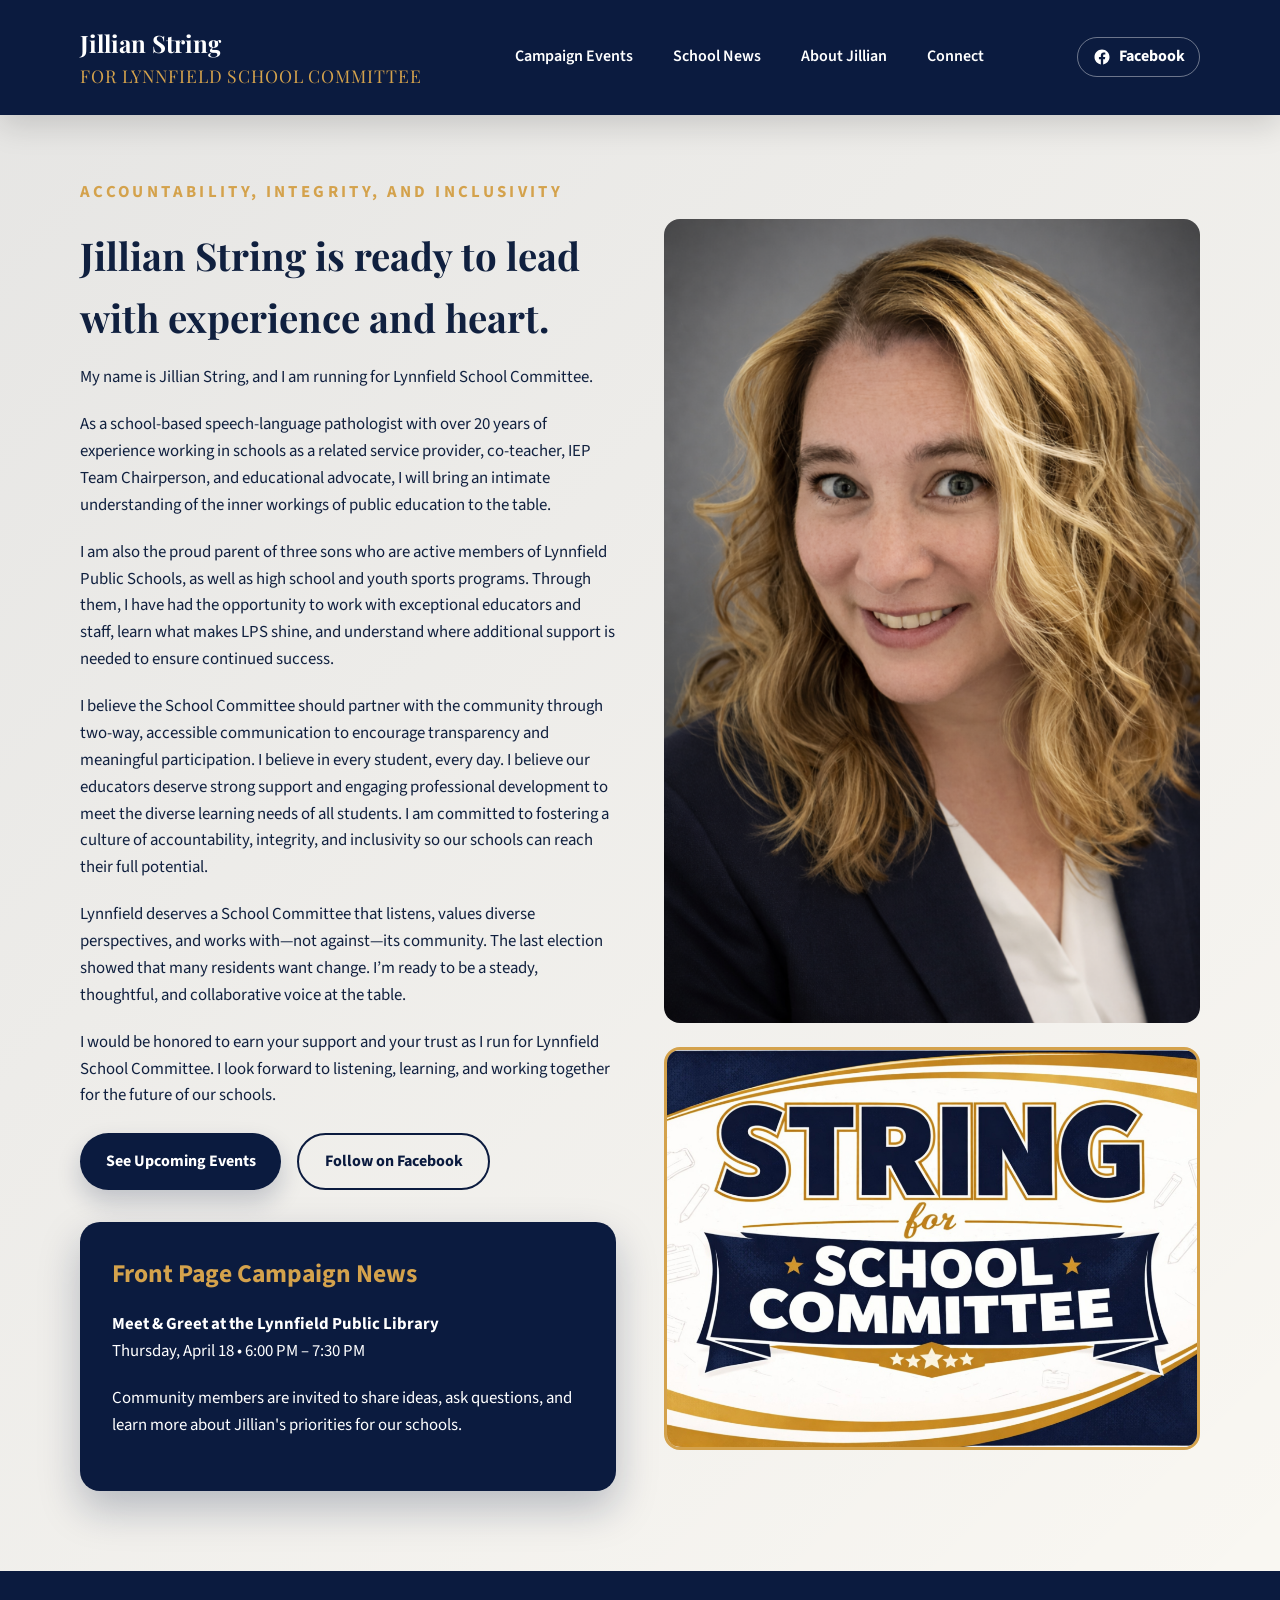
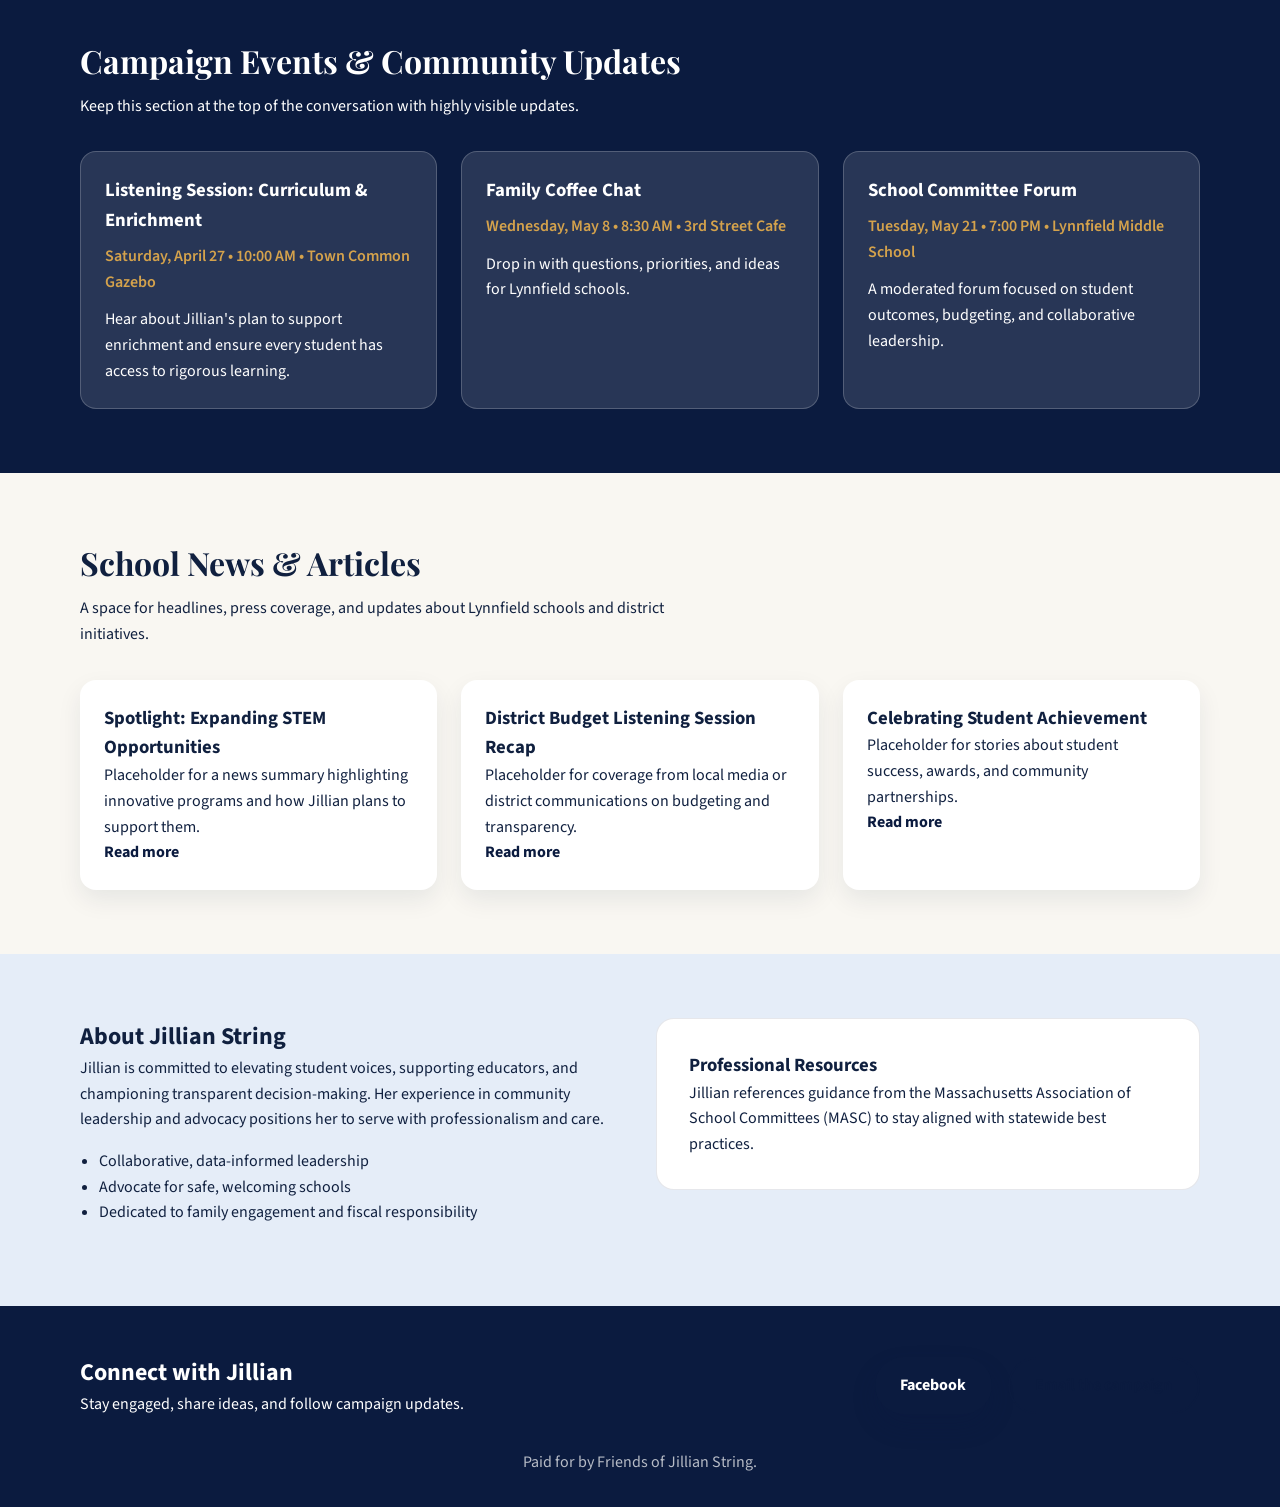
==== index.html @ 6156fba3 "Fixed some verbiage - added paragraph from FB page." ====
<!DOCTYPE html>
<html lang="en">
  <head>
    <meta charset="UTF-8" />
    <meta name="viewport" content="width=device-width, initial-scale=1.0" />
    <title>Jillian String for Lynnfield School Committee</title>
    <link rel="stylesheet" href="styles.css" />
    <link rel="preconnect" href="https://fonts.googleapis.com" />
    <link rel="preconnect" href="https://fonts.gstatic.com" crossorigin />
    <link
      href="https://fonts.googleapis.com/css2?family=Playfair+Display:wght@600;700&family=Source+Sans+3:wght@400;600;700&display=swap"
      rel="stylesheet"
    />
  </head>
  <body>
    <header class="site-header">
      <div class="container header-content">
        <div class="logo-block">
          <span class="label">Jillian String</span>
          <span class="title">for Lynnfield School Committee</span>
        </div>
        <nav class="nav-links">
          <a href="#events">Campaign Events</a>
          <a href="#news">School News</a>
          <a href="#about">About Jillian</a>
          <a href="#connect">Connect</a>
        </nav>
        <a
          class="social-link"
          href="https://www.facebook.com/profile.php?id=61585176637833"
          target="_blank"
          rel="noreferrer"
          aria-label="Follow Jillian on Facebook"
        >
          <svg viewBox="0 0 24 24" aria-hidden="true" focusable="false">
            <path
              d="M22 12.07C22 6.51 17.52 2 12 2S2 6.51 2 12.07C2 17.09 5.66 21.2 10.44 22v-7.03H7.9V12.07h2.54V9.85c0-2.5 1.48-3.88 3.76-3.88 1.09 0 2.24.2 2.24.2v2.47h-1.26c-1.24 0-1.63.78-1.63 1.57v1.86h2.78l-.44 2.9h-2.34V22C18.34 21.2 22 17.09 22 12.07z"
            />
          </svg>
          Facebook
        </a>
      </div>
    </header>

    <main>
      <section class="hero">
        <div class="container hero-grid">
          <div class="hero-copy">
            <p class="eyebrow">Accountability, Integrity, and Inclusivity</p>
            <h1>Jillian String is ready to lead with experience and heart.</h1>
            <p>My name is Jillian String, and I am running for Lynnfield School Committee.</p>
            <p>As a school-based speech-language pathologist with over 20 years of experience working in schools as a related service provider, co-teacher, IEP Team Chairperson, and educational advocate, I will bring an intimate understanding of the inner workings of public education to the table.</p>
            <p>I am also the proud parent of three sons who are active members of Lynnfield Public Schools, as well as high school and youth sports programs. Through them, I have had the opportunity to work with exceptional educators and staff, learn what makes LPS shine, and understand where additional support is needed to ensure continued success.</p>
            <p>I believe the School Committee should partner with the community through two-way, accessible communication to encourage transparency and meaningful participation. I believe in every student, every day. I believe our educators deserve strong support and engaging professional development to meet the diverse learning needs of all students. I am committed to fostering a culture of accountability, integrity, and inclusivity so our schools can reach their full potential.</p>
            <p>Lynnfield deserves a School Committee that listens, values diverse perspectives, and works with—not against—its community. The last election showed that many residents want change. I’m ready to be a steady, thoughtful, and collaborative voice at the table.</p>
            <p>I would be honored to earn your support and your trust as I run for Lynnfield School Committee. I look forward to listening, learning, and working together for the future of our schools.</p>
            <div class="hero-actions">
              <a class="btn primary" href="#events">See Upcoming Events</a>
              <a
                class="btn outline"
                href="https://www.facebook.com/profile.php?id=61585176637833"
                target="_blank"
                rel="noreferrer"
              >
                Follow on Facebook
              </a>
            </div>
            <div class="hero-card">
              <h2>Front Page Campaign News</h2>
              <p>
                <strong>Meet &amp; Greet at the Lynnfield Public Library</strong><br />
                Thursday, April 18 &bull; 6:00 PM – 7:30 PM
              </p>
              <p>
                Community members are invited to share ideas, ask questions, and learn more about
                Jillian's priorities for our schools.
              </p>
            </div>
          </div>
          <div class="hero-visual">
            <img src="assets/jillian-headshot.png" alt="Portrait of Jillian String" />
            <img class="sign" src="assets/campaign-sign.png" alt="Jillian String campaign sign" />
          </div>
        </div>
      </section>

      <section id="events" class="events">
        <div class="container">
          <div class="section-title">
            <h2>Campaign Events &amp; Community Updates</h2>
            <p>Keep this section at the top of the conversation with highly visible updates.</p>
          </div>
          <div class="event-grid" data-events-list>
            <p class="status-text">Loading events...</p>
          </div>
        </div>
      </section>

      <section id="news" class="news">
        <div class="container">
          <div class="section-title">
            <h2>School News &amp; Articles</h2>
            <p>
              A space for headlines, press coverage, and updates about Lynnfield schools and
              district initiatives.
            </p>
          </div>
          <div class="news-grid" data-news-list>
            <p class="status-text">Loading news...</p>
          </div>
        </div>
      </section>

      <section id="about" class="about">
        <div class="container about-grid">
          <div>
            <h2>About Jillian String</h2>
            <p>
              Jillian is committed to elevating student voices, supporting educators, and
              championing transparent decision-making. Her experience in community leadership and
              advocacy positions her to serve with professionalism and care.
            </p>
            <ul>
              <li>Collaborative, data-informed leadership</li>
              <li>Advocate for safe, welcoming schools</li>
              <li>Dedicated to family engagement and fiscal responsibility</li>
            </ul>
          </div>
          <div class="about-card">
            <h3>Professional Resources</h3>
            <p>
              Jillian references guidance from the
              <a href="https://www.masc.org/" target="_blank" rel="noreferrer">
                Massachusetts Association of School Committees (MASC)
              </a>
              to stay aligned with statewide best practices.
            </p>
          </div>
        </div>
      </section>
    </main>

    <footer id="connect" class="footer">
      <div class="container footer-grid">
        <div>
          <h2>Connect with Jillian</h2>
          <p>Stay engaged, share ideas, and follow campaign updates.</p>
        </div>
        <div class="footer-links">
          <a
            class="btn primary"
            href="https://www.facebook.com/profile.php?id=61585176637833"
            target="_blank"
            rel="noreferrer"
          >
            Facebook
          </a>
          <a class="btn outline" href="mailto:hello@jillianstring.com">Email the campaign</a>
        </div>
      </div>
      <p class="footer-note">Paid for by Friends of Jillian String.</p>
    </footer>
    <script src="assets/render.js"></script>
  </body>
</html>
---- styles.css ----
:root {
  --navy: #0b1b3f;
  --gold: #d4a24c;
  --cream: #f9f7f2;
  --ink: #10203f;
  --soft-blue: #e5edf8;
  --white: #ffffff;
}

* {
  box-sizing: border-box;
  margin: 0;
  padding: 0;
}

body {
  font-family: "Source Sans 3", sans-serif;
  color: var(--ink);
  background: var(--cream);
  line-height: 1.6;
}

img {
  max-width: 100%;
  display: block;
  border-radius: 16px;
}

a {
  color: inherit;
  text-decoration: none;
}

.status-text {
  font-weight: 700;
  opacity: 0.8;
}

.container {
  width: min(1120px, 90vw);
  margin: 0 auto;
}

.site-header {
  background: var(--navy);
  color: var(--white);
  padding: 1.5rem 0;
  position: sticky;
  top: 0;
  z-index: 10;
  box-shadow: 0 10px 30px rgba(0, 0, 0, 0.15);
}

.header-content {
  display: flex;
  align-items: center;
  justify-content: space-between;
  gap: 2rem;
}

.logo-block {
  display: flex;
  flex-direction: column;
  font-family: "Playfair Display", serif;
}

.logo-block .label {
  font-size: 1.5rem;
  font-weight: 700;
}

.logo-block .title {
  font-size: 1.1rem;
  letter-spacing: 0.05em;
  text-transform: uppercase;
  color: var(--gold);
}

.nav-links {
  display: flex;
  flex-wrap: wrap;
  gap: 1rem;
  font-weight: 600;
}

.nav-links a {
  padding: 0.35rem 0.75rem;
  border-radius: 999px;
  transition: background 0.2s ease;
}

.nav-links a:hover {
  background: rgba(255, 255, 255, 0.15);
}

.social-link {
  display: inline-flex;
  align-items: center;
  gap: 0.5rem;
  font-weight: 700;
  color: var(--white);
  padding: 0.4rem 0.9rem;
  border-radius: 999px;
  border: 1px solid rgba(255, 255, 255, 0.4);
  transition: background 0.2s ease, border 0.2s ease;
}

.social-link svg {
  width: 18px;
  height: 18px;
  fill: currentColor;
}

.social-link:hover {
  background: rgba(255, 255, 255, 0.15);
  border-color: rgba(255, 255, 255, 0.6);
}

.hero {
  padding: 4rem 0 5rem;
  background: linear-gradient(135deg, rgba(11, 27, 63, 0.08), transparent);
}

.hero-grid {
  display: grid;
  gap: 3rem;
  grid-template-columns: repeat(auto-fit, minmax(280px, 1fr));
  align-items: center;
}

.hero-copy h1 {
  font-family: "Playfair Display", serif;
  font-size: clamp(2.4rem, 3vw, 3.5rem);
  margin-bottom: 1rem;
}

.hero-copy p {
  margin-bottom: 1.25rem;
  font-size: 1.05rem;
}

.eyebrow {
  text-transform: uppercase;
  letter-spacing: 0.2em;
  font-size: 0.85rem;
  color: var(--gold);
  font-weight: 700;
}

.hero-actions {
  display: flex;
  flex-wrap: wrap;
  gap: 1rem;
  margin: 1.5rem 0 2rem;
}

.btn {
  display: inline-flex;
  align-items: center;
  justify-content: center;
  padding: 0.85rem 1.6rem;
  border-radius: 999px;
  font-weight: 700;
  transition: transform 0.2s ease, box-shadow 0.2s ease;
}

.btn.primary {
  background: var(--navy);
  color: var(--white);
  box-shadow: 0 12px 25px rgba(11, 27, 63, 0.2);
}

.btn.outline {
  border: 2px solid var(--navy);
  color: var(--navy);
  background: transparent;
}

.btn:hover {
  transform: translateY(-2px);
  box-shadow: 0 14px 30px rgba(11, 27, 63, 0.2);
}

.hero-card {
  background: var(--navy);
  color: var(--white);
  padding: 2rem;
  border-radius: 20px;
  box-shadow: 0 18px 40px rgba(11, 27, 63, 0.25);
}

.hero-card h2 {
  font-size: 1.6rem;
  margin-bottom: 1rem;
  color: var(--gold);
}

.hero-visual {
  display: grid;
  gap: 1.5rem;
}

.hero-visual .sign {
  border: 3px solid var(--gold);
}

.events {
  background: var(--navy);
  color: var(--white);
  padding: 4rem 0;
}

.section-title {
  margin-bottom: 2rem;
}

.section-title h2 {
  font-family: "Playfair Display", serif;
  font-size: 2rem;
  margin-bottom: 0.5rem;
}

.section-title p {
  max-width: 620px;
}

.event-grid {
  display: grid;
  gap: 1.5rem;
  grid-template-columns: repeat(auto-fit, minmax(240px, 1fr));
}

.event-grid article {
  background: rgba(255, 255, 255, 0.12);
  padding: 1.5rem;
  border-radius: 16px;
  border: 1px solid rgba(255, 255, 255, 0.2);
}

.event-grid h3 {
  margin-bottom: 0.5rem;
}

.meta {
  font-weight: 600;
  color: var(--gold);
  margin-bottom: 0.75rem;
}

.news {
  padding: 4rem 0;
}

.news-grid {
  display: grid;
  gap: 1.5rem;
  grid-template-columns: repeat(auto-fit, minmax(240px, 1fr));
}

.news article {
  background: var(--white);
  padding: 1.5rem;
  border-radius: 16px;
  box-shadow: 0 10px 25px rgba(16, 32, 63, 0.08);
}

.news a {
  color: var(--navy);
  font-weight: 700;
}

.about {
  padding: 4rem 0 5rem;
  background: var(--soft-blue);
}

.about-grid {
  display: grid;
  gap: 2rem;
  grid-template-columns: repeat(auto-fit, minmax(260px, 1fr));
  align-items: start;
}

.about ul {
  margin-top: 1rem;
  padding-left: 1.2rem;
}

.about-card {
  background: var(--white);
  padding: 2rem;
  border-radius: 18px;
  border: 1px solid rgba(11, 27, 63, 0.1);
}

.footer {
  background: var(--navy);
  color: var(--white);
  padding: 3rem 0 2rem;
}

.footer-grid {
  display: flex;
  flex-wrap: wrap;
  align-items: center;
  justify-content: space-between;
  gap: 1.5rem;
}

.footer-links {
  display: flex;
  gap: 1rem;
  flex-wrap: wrap;
}

.footer-note {
  text-align: center;
  margin-top: 2rem;
  opacity: 0.7;
}

@media (max-width: 900px) {
  .header-content {
    flex-wrap: wrap;
    justify-content: flex-start;
  }
}

@media (max-width: 720px) {
  .site-header {
    position: static;
  }

  .header-content {
    flex-direction: column;
    align-items: flex-start;
  }

  .hero-actions {
    flex-direction: column;
    align-items: flex-start;
  }
}
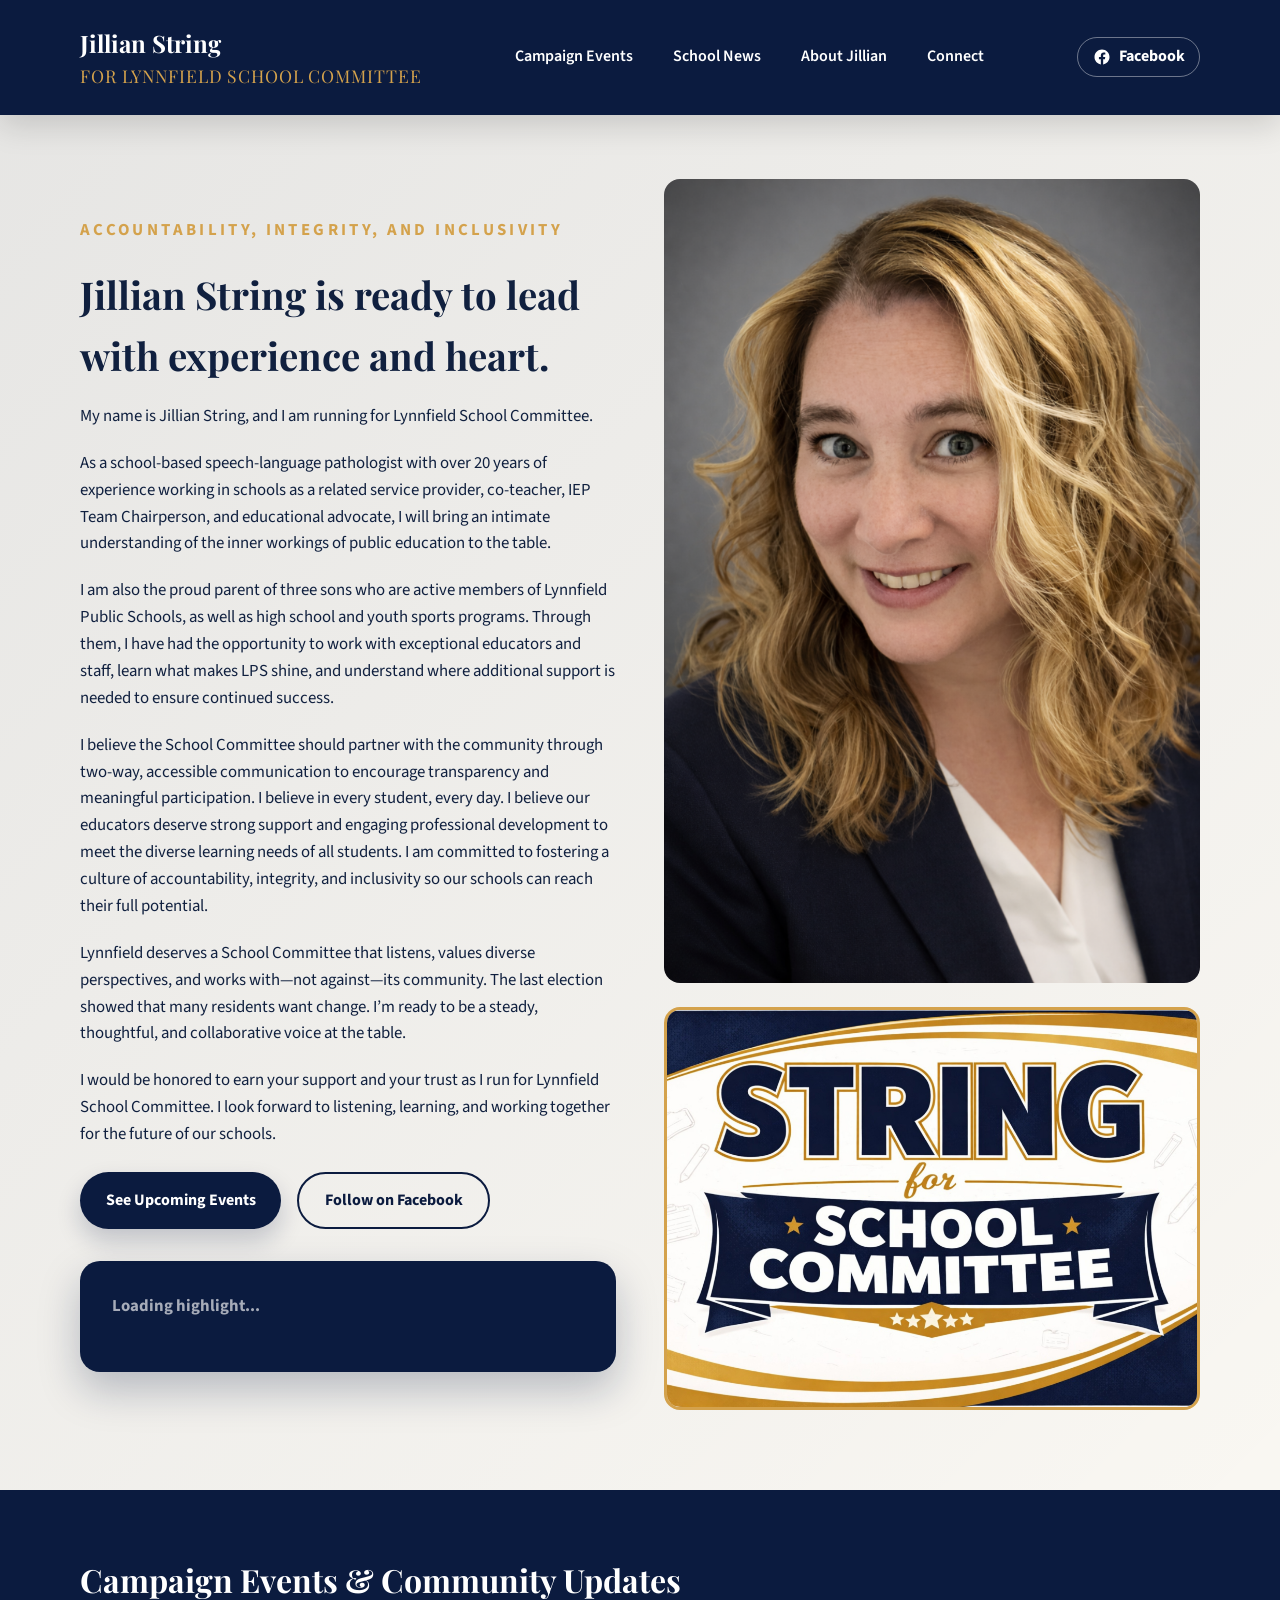
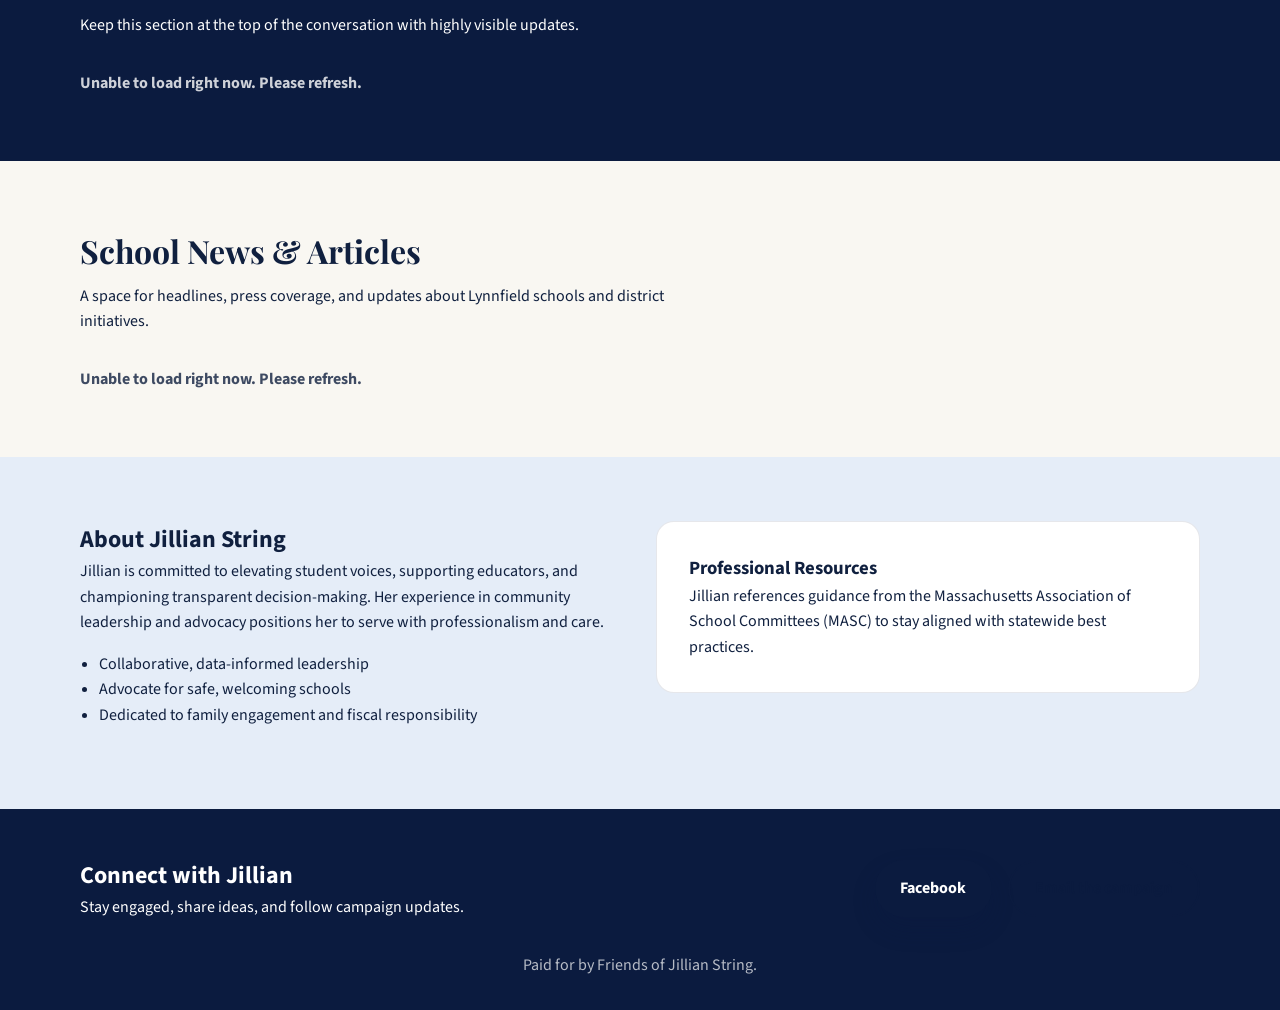
==== commit af192bf0: "Added featured functionality in CMS to highlight a particular news or event." ====
--- a/index.html
+++ b/index.html
@@ -66,15 +66,7 @@
               </a>
             </div>
             <div class="hero-card">
-              <h2>Front Page Campaign News</h2>
-              <p>
-                <strong>Meet &amp; Greet at the Lynnfield Public Library</strong><br />
-                Thursday, April 18 &bull; 6:00 PM – 7:30 PM
-              </p>
-              <p>
-                Community members are invited to share ideas, ask questions, and learn more about
-                Jillian's priorities for our schools.
-              </p>
+              <div data-featured-card class="status-text">Loading highlight...</div>
             </div>
           </div>
           <div class="hero-visual">
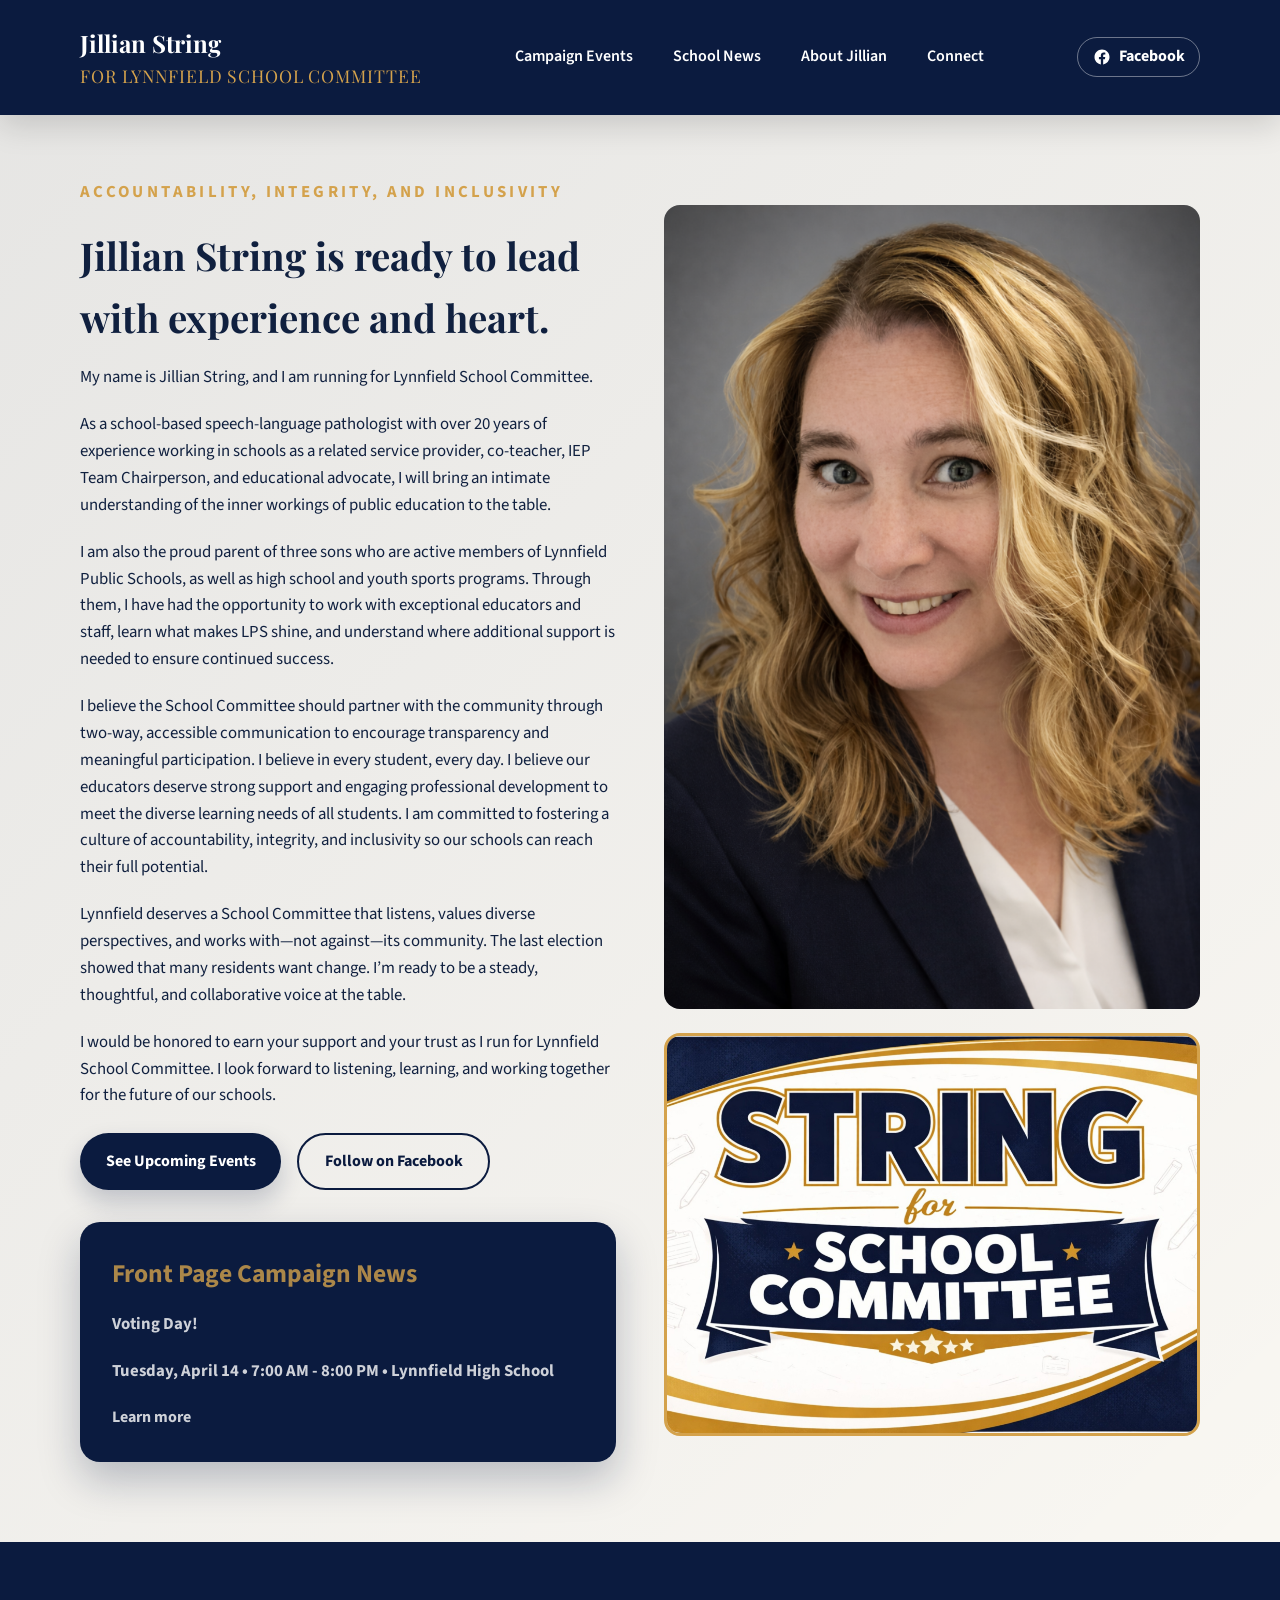
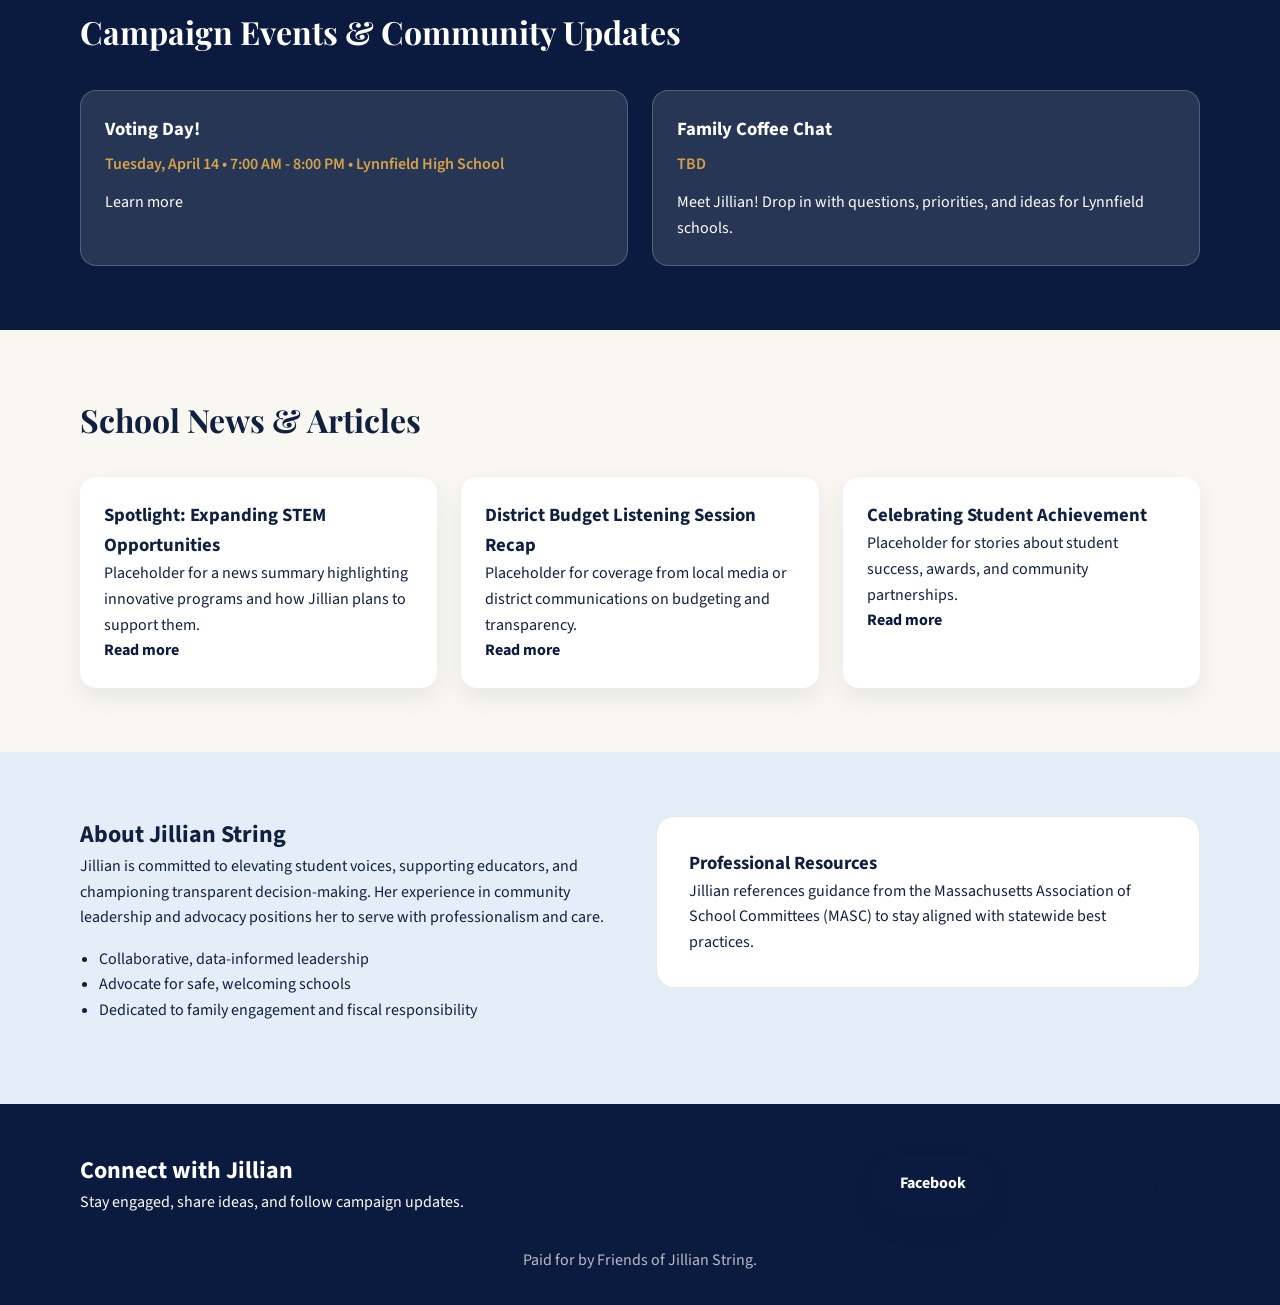
==== commit e12324ed: "removed text under events and news headings." ====
--- a/index.html
+++ b/index.html
@@ -80,7 +80,6 @@
         <div class="container">
           <div class="section-title">
             <h2>Campaign Events &amp; Community Updates</h2>
-            <p>Keep this section at the top of the conversation with highly visible updates.</p>
           </div>
           <div class="event-grid" data-events-list>
             <p class="status-text">Loading events...</p>
@@ -92,10 +91,6 @@
         <div class="container">
           <div class="section-title">
             <h2>School News &amp; Articles</h2>
-            <p>
-              A space for headlines, press coverage, and updates about Lynnfield schools and
-              district initiatives.
-            </p>
           </div>
           <div class="news-grid" data-news-list>
             <p class="status-text">Loading news...</p>
@@ -147,7 +142,7 @@
           >
             Facebook
           </a>
-          <a class="btn outline" href="mailto:hello@jillianstring.com">Email the campaign</a>
+          <a class="btn outline" href="mailto:hello@stringforlynnfield.com">Email the campaign</a>
         </div>
       </div>
       <p class="footer-note">Paid for by Friends of Jillian String.</p>
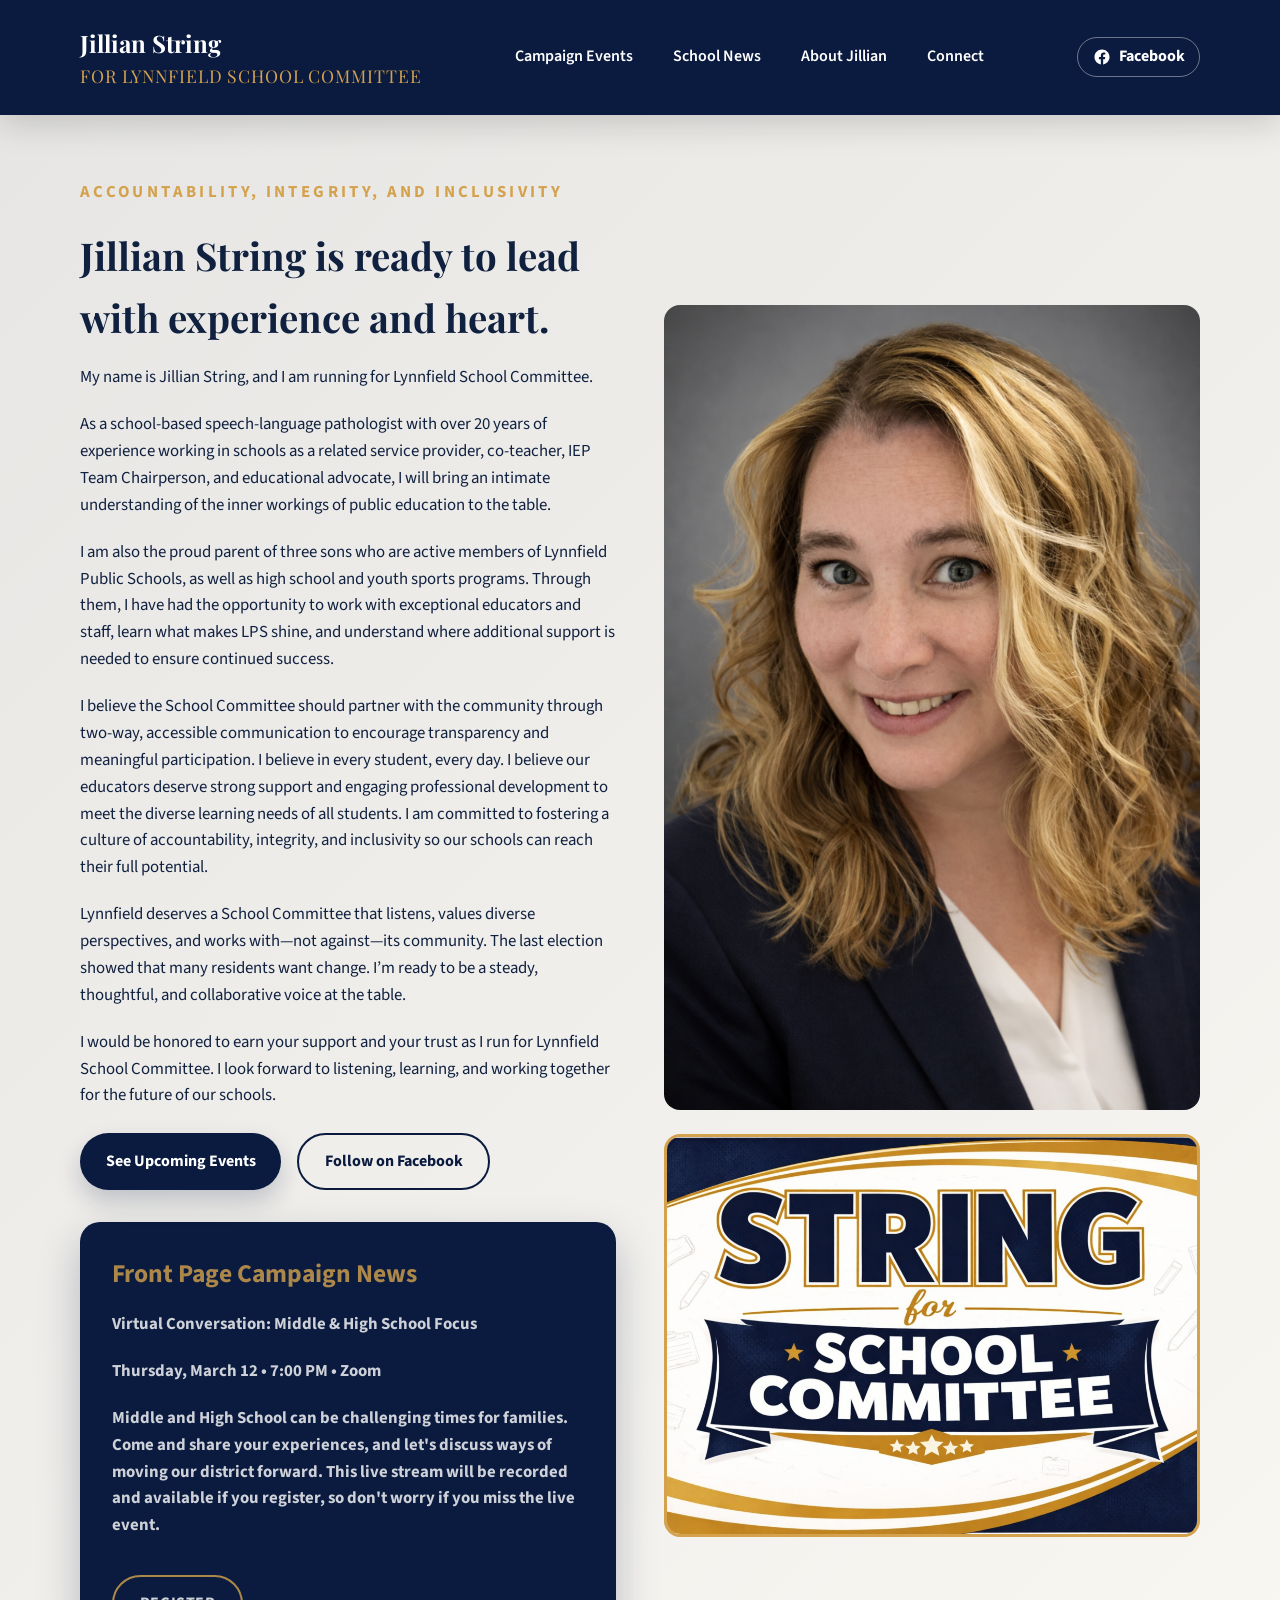
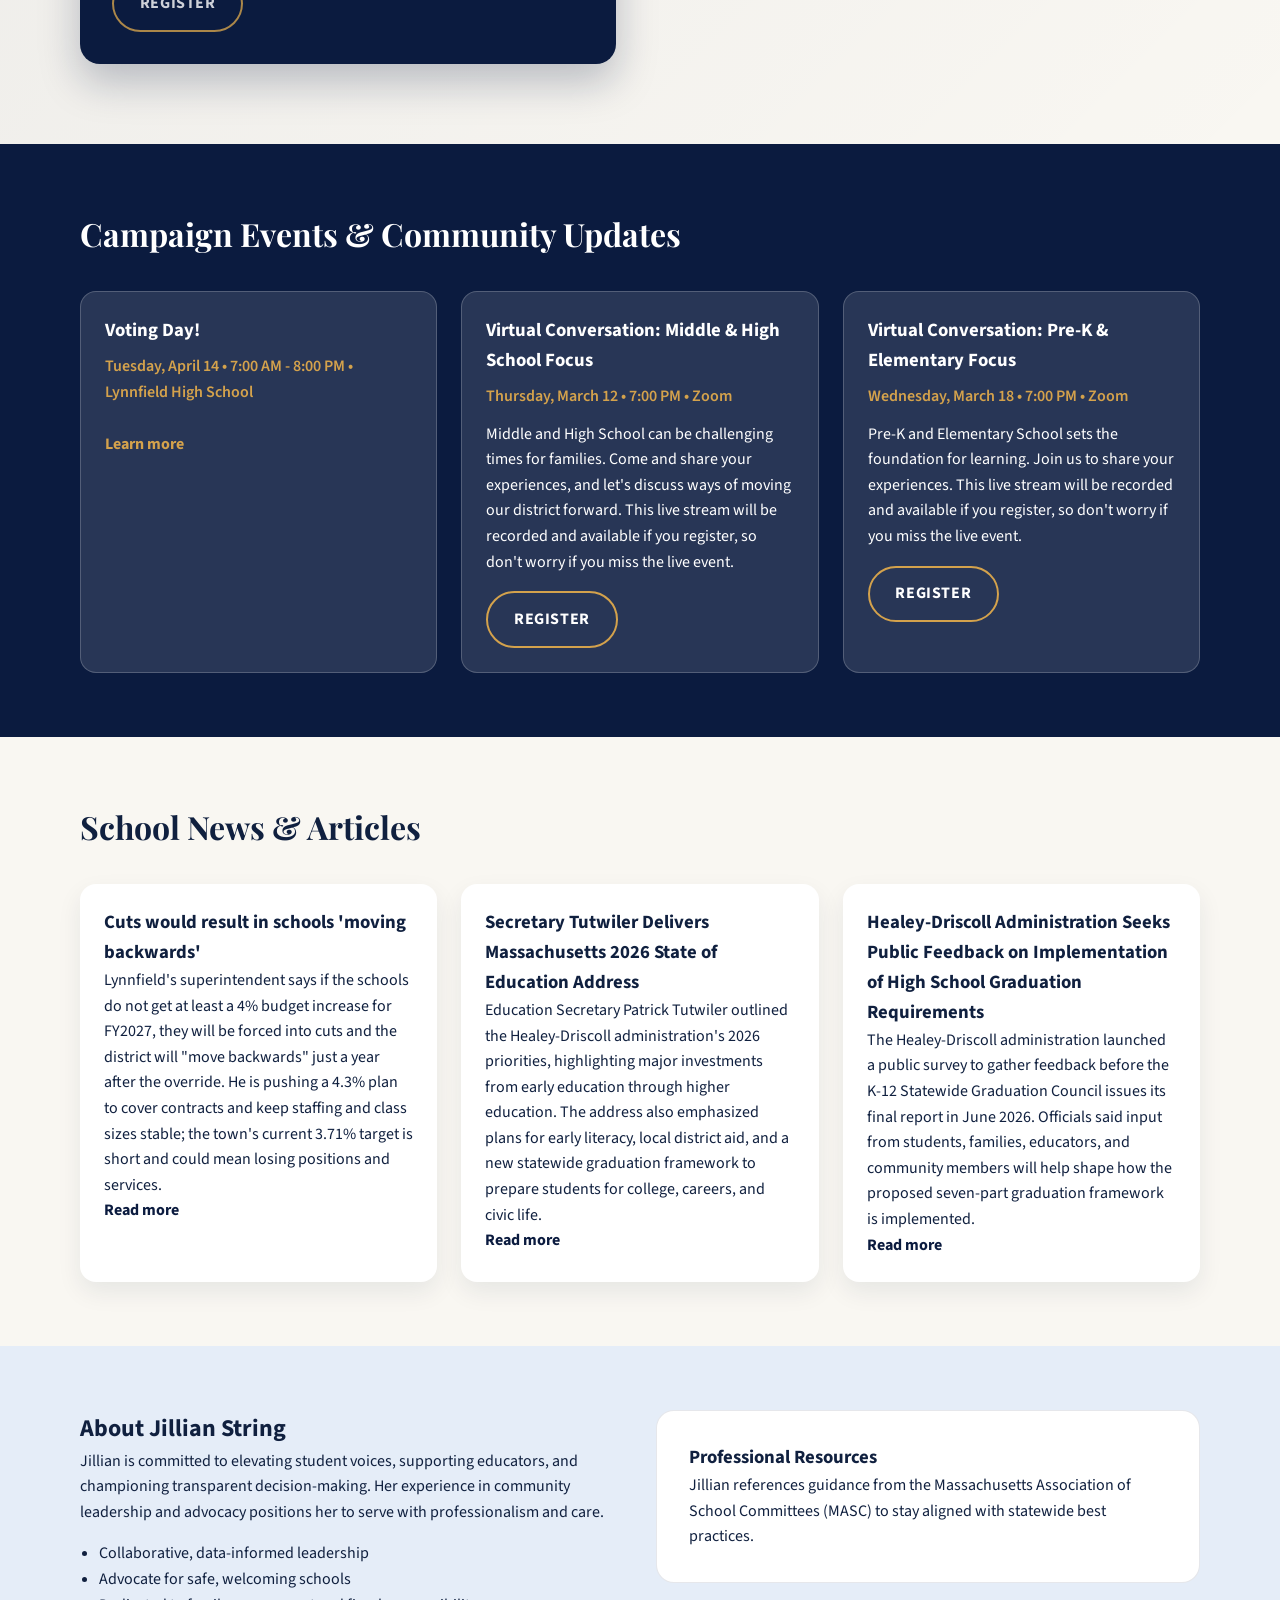
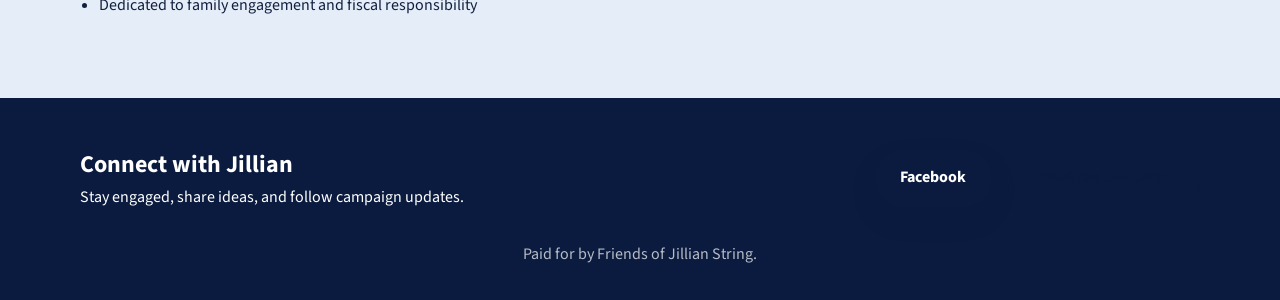
==== commit b16d83f2: "Added favicon and wired it in." ====
--- a/index.html
+++ b/index.html
@@ -4,6 +4,10 @@
     <meta charset="UTF-8" />
     <meta name="viewport" content="width=device-width, initial-scale=1.0" />
     <title>Jillian String for Lynnfield School Committee</title>
+    <link rel="icon" href="favicon.ico" sizes="any" />
+    <link rel="icon" href="assets/favicon.svg" type="image/svg+xml" />
+    <link rel="icon" href="assets/favicon-32x32.png" type="image/png" sizes="32x32" />
+    <link rel="apple-touch-icon" href="assets/apple-touch-icon.png" sizes="180x180" />
     <link rel="stylesheet" href="styles.css" />
     <link rel="preconnect" href="https://fonts.googleapis.com" />
     <link rel="preconnect" href="https://fonts.gstatic.com" crossorigin />
--- a/styles.css
+++ b/styles.css
@@ -241,6 +241,24 @@
   margin-bottom: 0.5rem;
 }
 
+.event-link {
+  display: inline-flex;
+  margin-top: 0.9rem;
+  color: var(--gold);
+  font-weight: 700;
+}
+
+.event-register {
+  margin-top: 1rem;
+  border: 2px solid var(--gold);
+  color: var(--white);
+  letter-spacing: 0.04em;
+}
+
+.event-register:hover {
+  background: rgba(212, 162, 76, 0.25);
+}
+
 .meta {
   font-weight: 600;
   color: var(--gold);
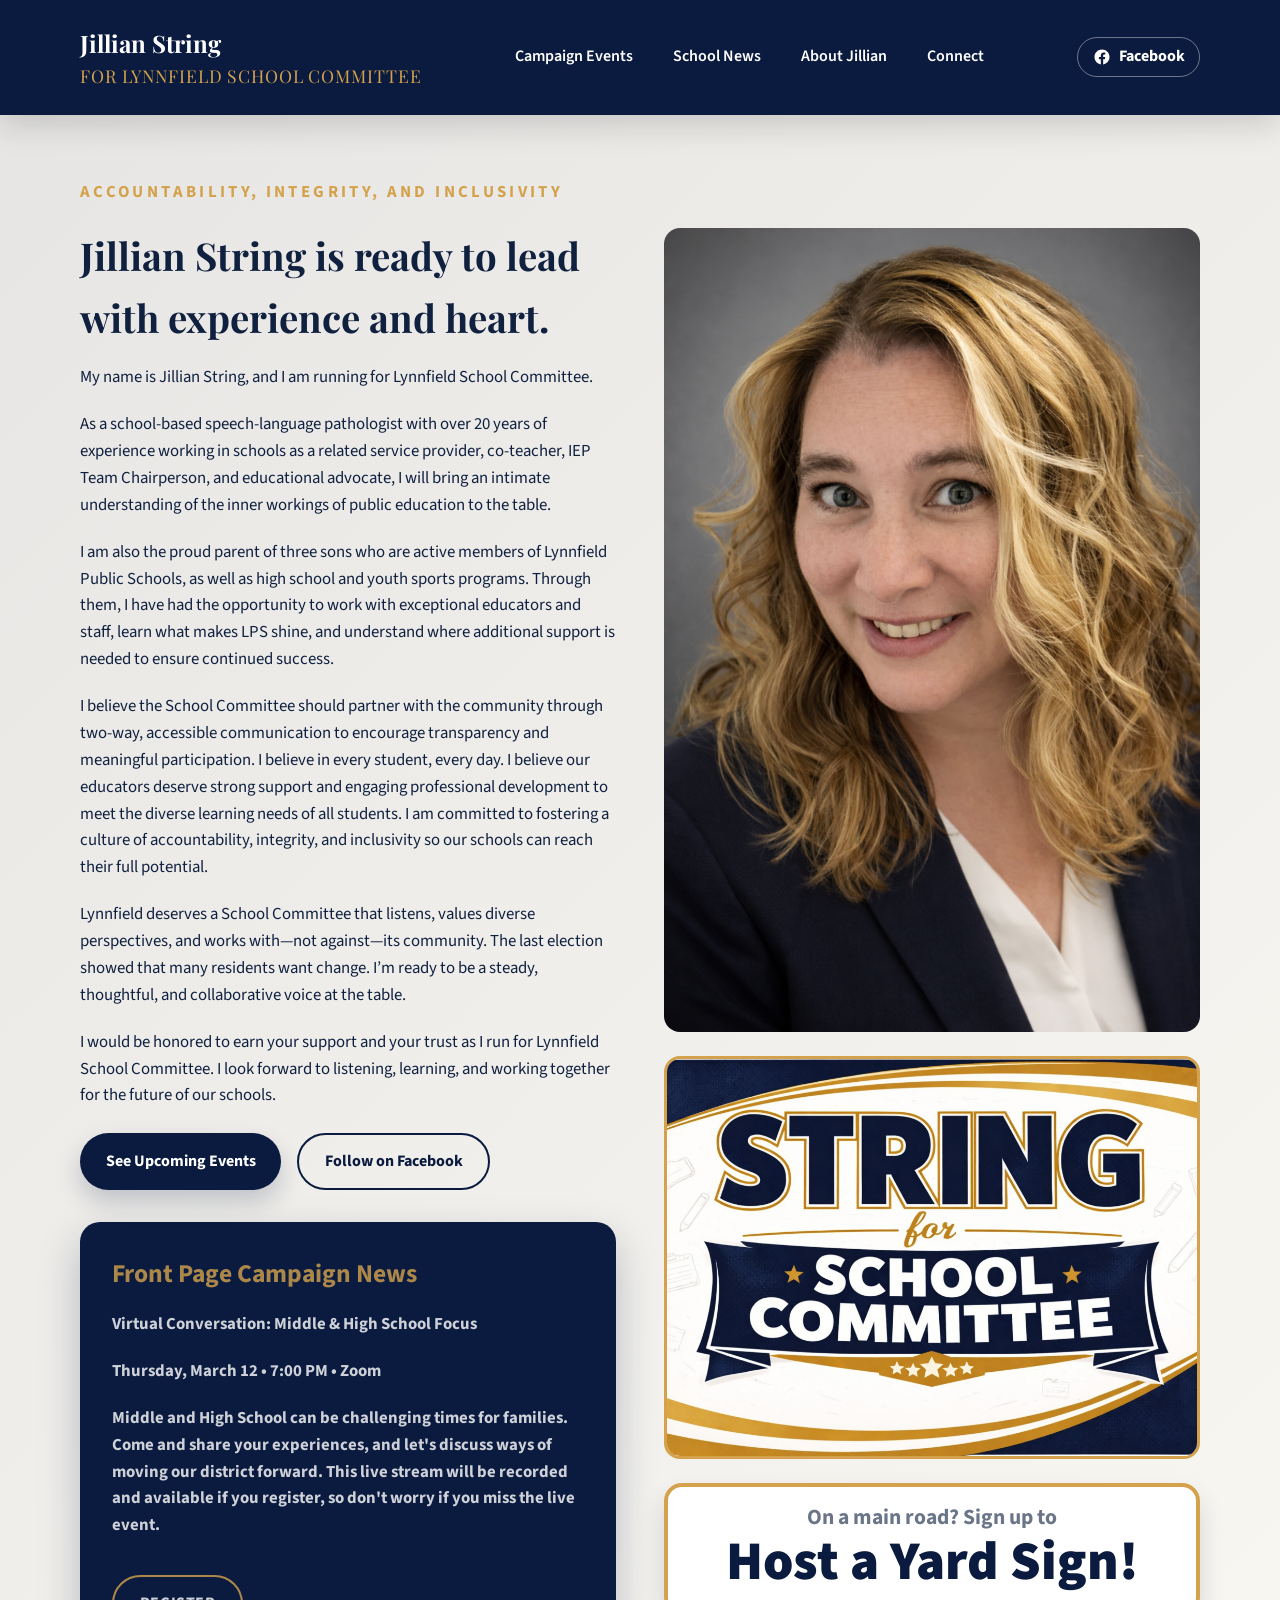
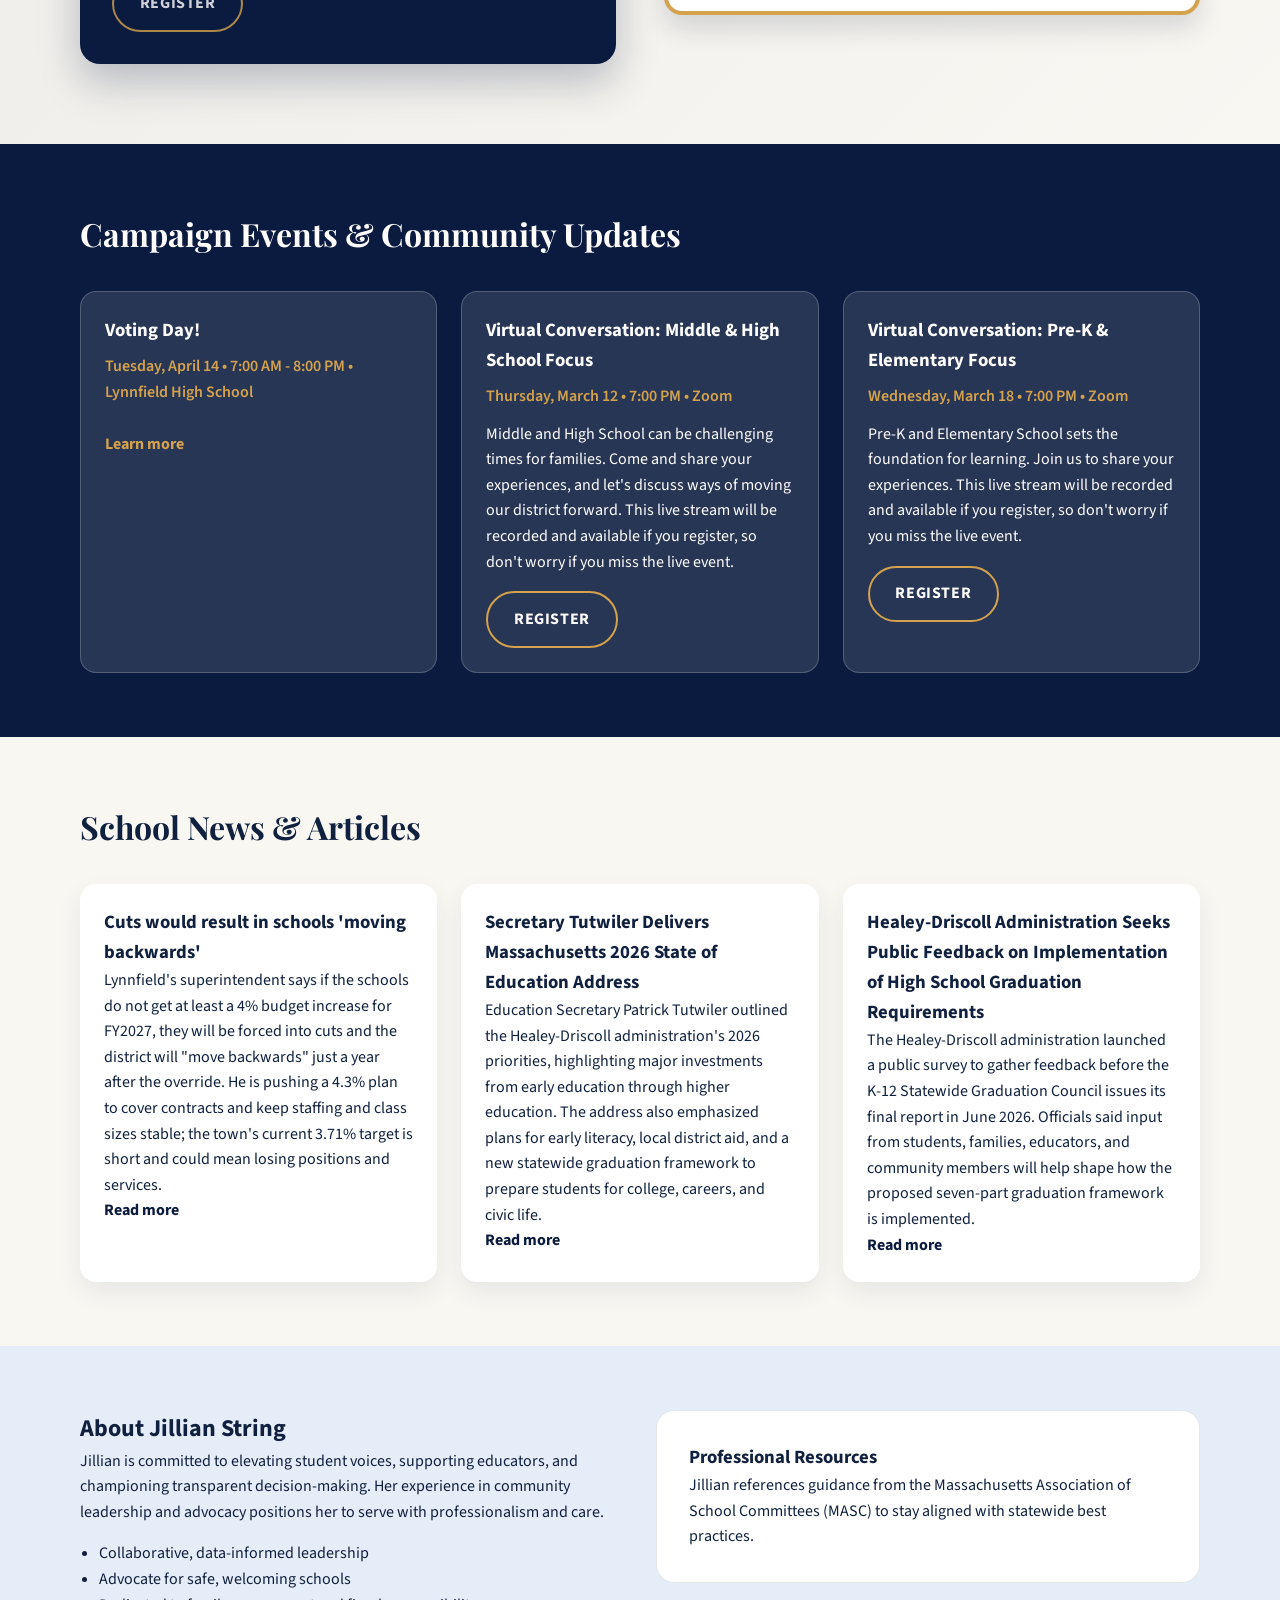
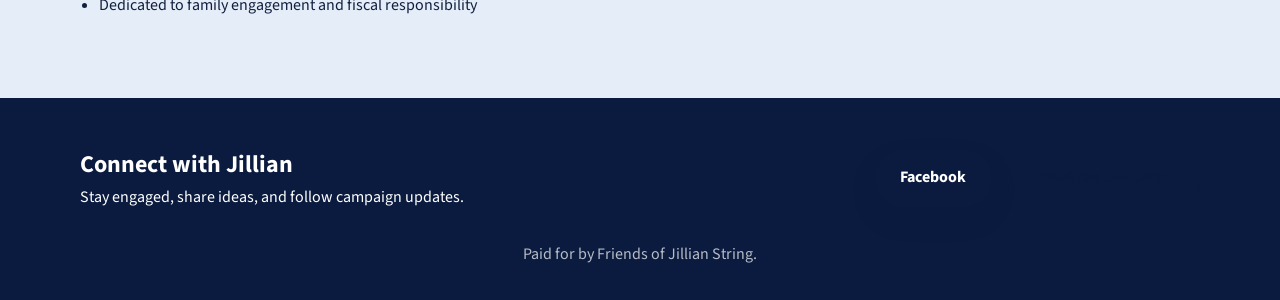
==== commit 62cc91c2: "Added host a yard sign button and form." ====
--- a/index.html
+++ b/index.html
@@ -76,6 +76,16 @@
           <div class="hero-visual">
             <img src="assets/jillian-headshot.png" alt="Portrait of Jillian String" />
             <img class="sign" src="assets/campaign-sign.png" alt="Jillian String campaign sign" />
+            <a
+              class="yard-sign-cta"
+              href="https://forms.gle/FjAQNfuiEsRJCrpMA"
+              target="_blank"
+              rel="noreferrer"
+              aria-label="Sign up to host a yard sign"
+            >
+              <span class="yard-sign-kicker">On a main road? Sign up to</span>
+              <span class="yard-sign-title">Host a Yard Sign!</span>
+            </a>
           </div>
         </div>
       </section>
--- a/styles.css
+++ b/styles.css
@@ -204,6 +204,42 @@
   border: 3px solid var(--gold);
 }
 
+.yard-sign-cta {
+  display: block;
+  width: 100%;
+  text-align: center;
+  background: var(--white);
+  border: 4px solid var(--gold);
+  border-radius: 18px;
+  padding: 1.1rem 1rem 1.35rem;
+  color: var(--ink);
+  box-shadow: 0 14px 26px rgba(11, 27, 63, 0.14);
+  transition: transform 0.2s ease, box-shadow 0.2s ease, background 0.2s ease;
+}
+
+.yard-sign-kicker {
+  display: block;
+  font-size: clamp(1rem, 1.8vw, 1.35rem);
+  font-weight: 700;
+  color: rgba(16, 32, 63, 0.62);
+  line-height: 1.2;
+}
+
+.yard-sign-title {
+  display: block;
+  margin-top: 0.25rem;
+  font-size: clamp(1.95rem, 5vw, 3.4rem);
+  line-height: 1;
+  font-weight: 900;
+  color: var(--navy);
+}
+
+.yard-sign-cta:hover {
+  transform: translateY(-2px);
+  box-shadow: 0 18px 30px rgba(11, 27, 63, 0.2);
+  background: var(--cream);
+}
+
 .events {
   background: var(--navy);
   color: var(--white);
@@ -358,4 +394,8 @@
     flex-direction: column;
     align-items: flex-start;
   }
-}
+
+  .yard-sign-title {
+    font-size: clamp(1.7rem, 11vw, 2.3rem);
+  }
+}
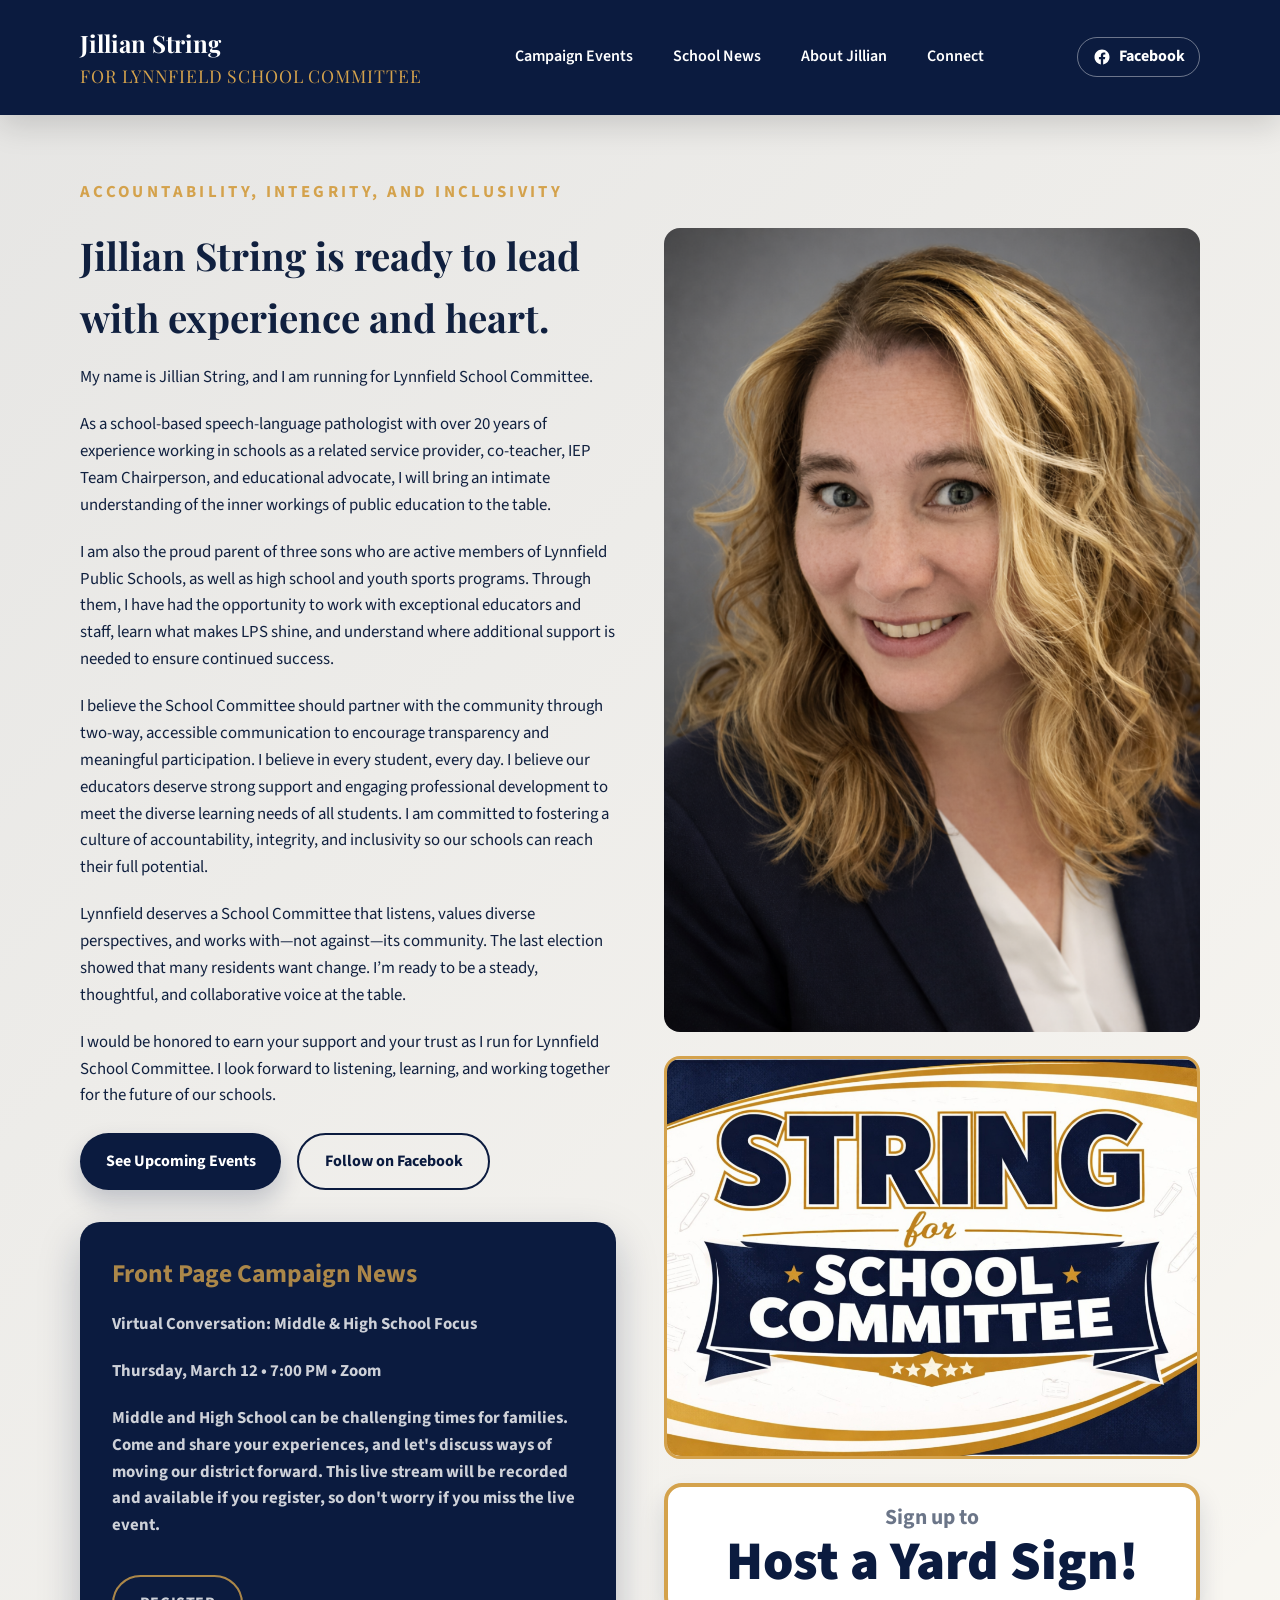
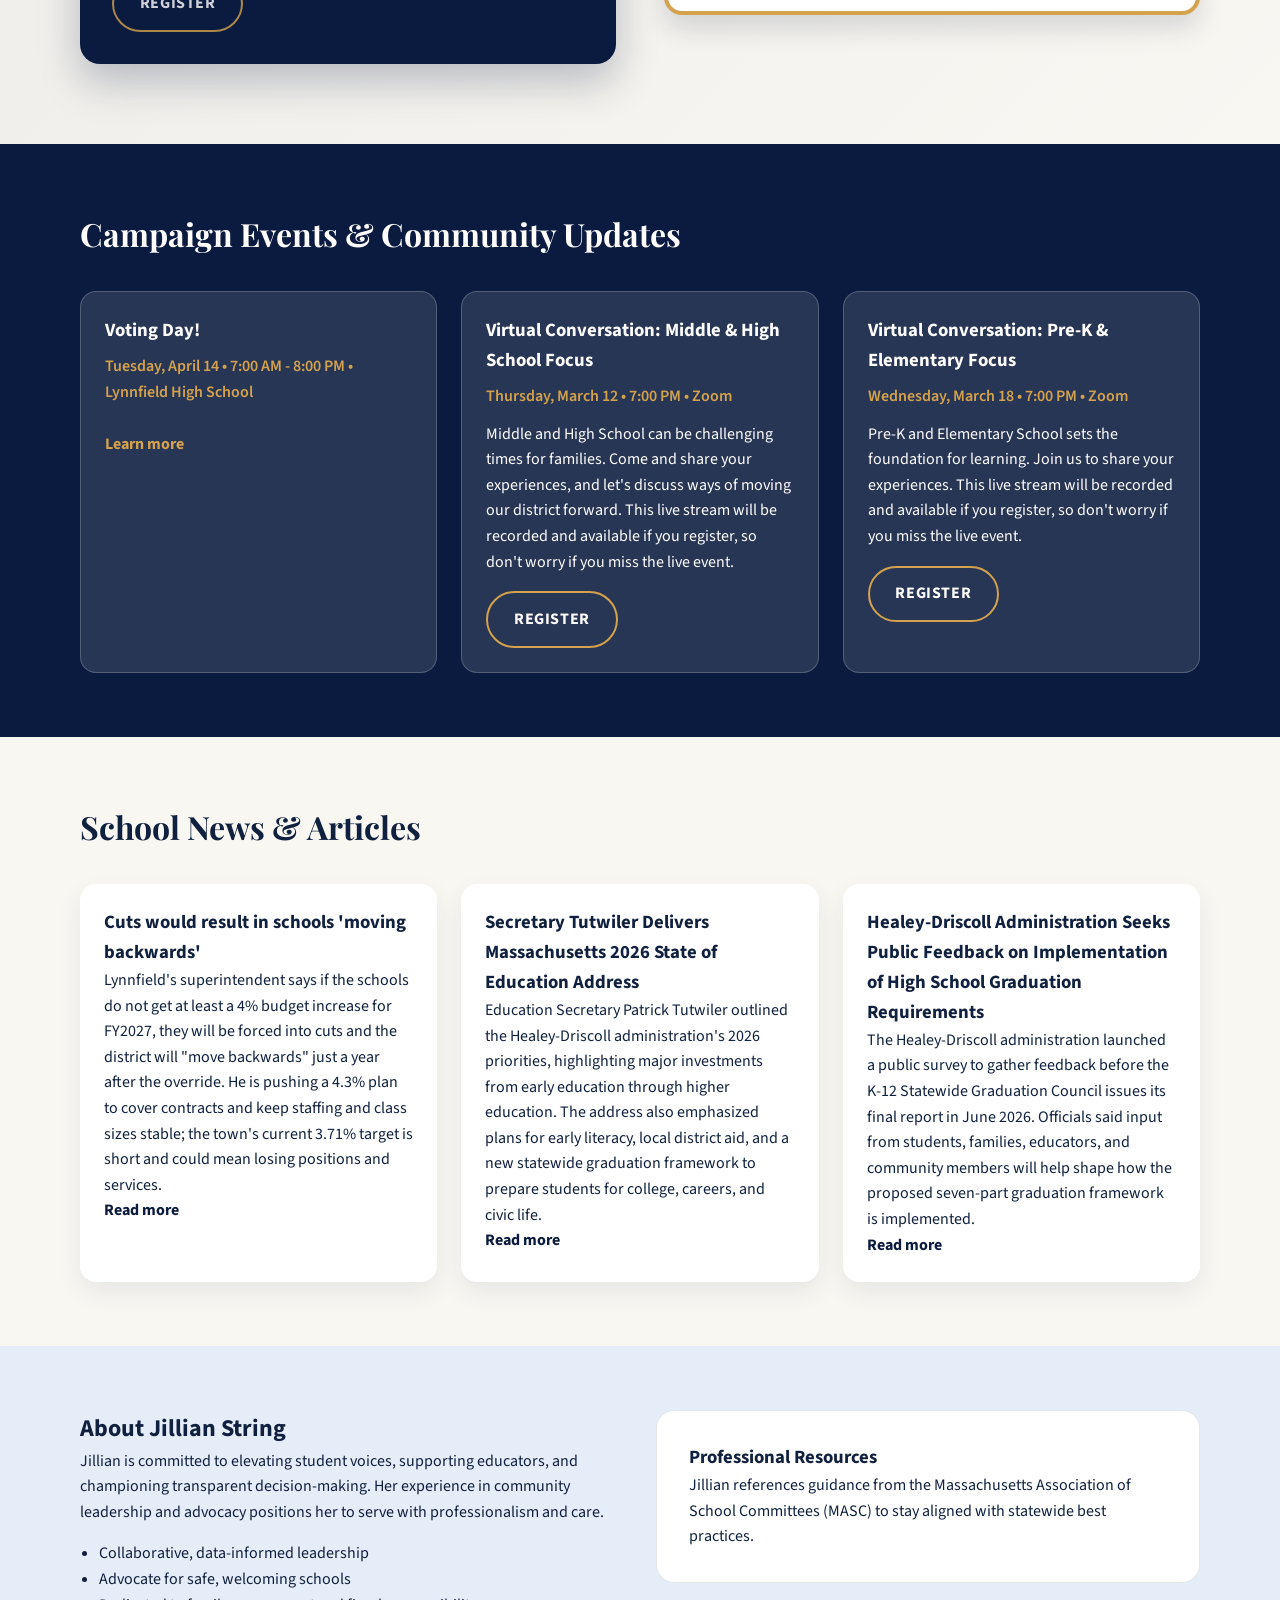
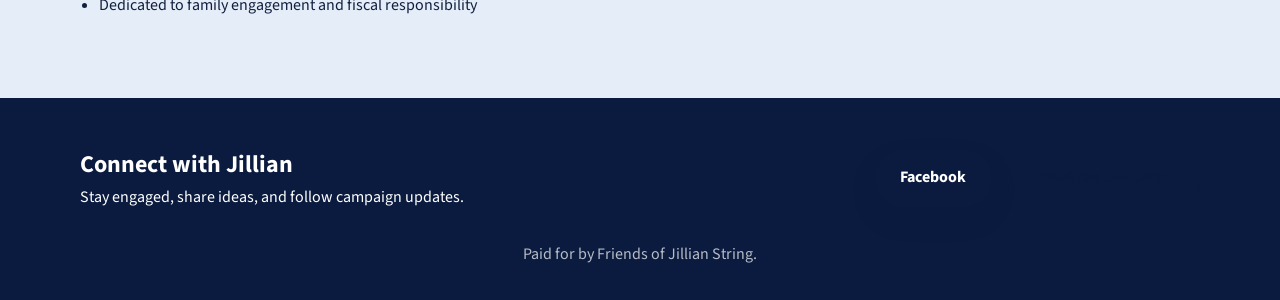
==== commit c4a4a7ef: "Removed 'on a main road?' in CTA button" ====
--- a/index.html
+++ b/index.html
@@ -83,7 +83,7 @@
               rel="noreferrer"
               aria-label="Sign up to host a yard sign"
             >
-              <span class="yard-sign-kicker">On a main road? Sign up to</span>
+              <span class="yard-sign-kicker">Sign up to</span>
               <span class="yard-sign-title">Host a Yard Sign!</span>
             </a>
           </div>
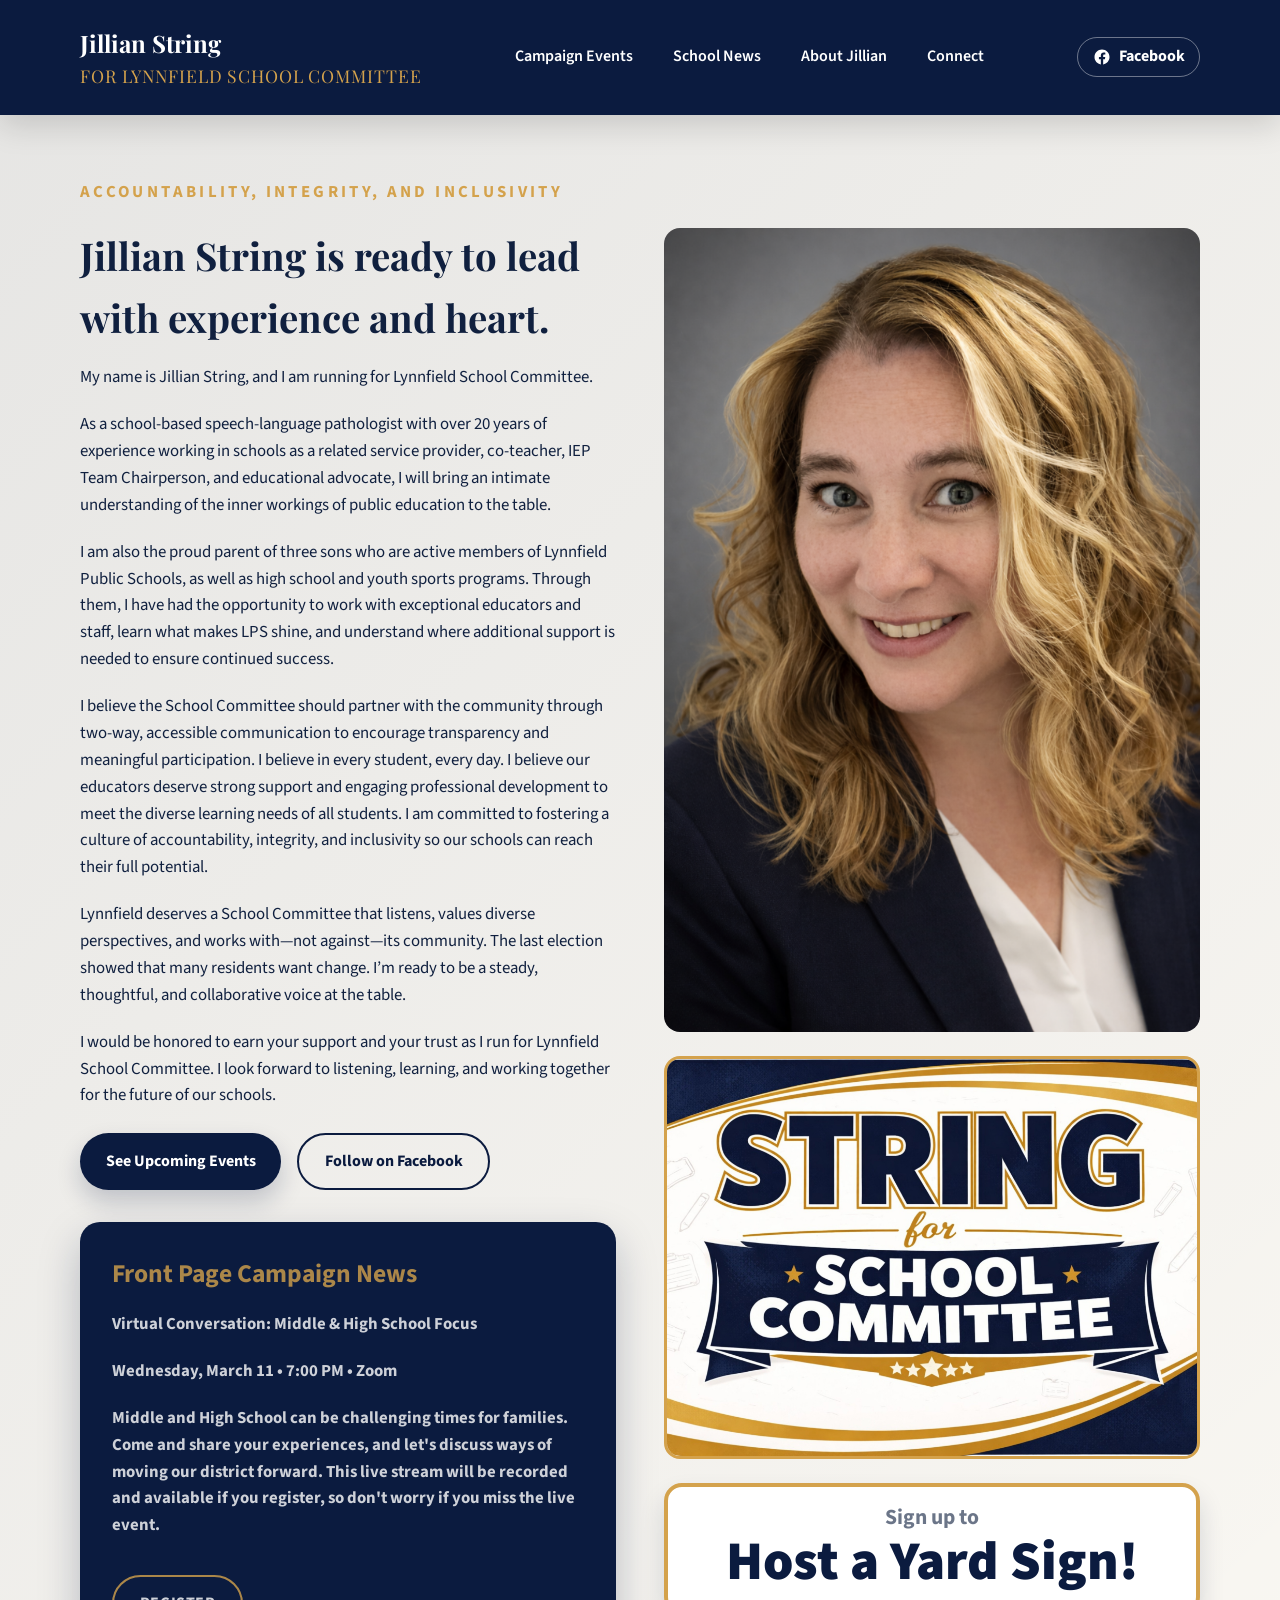
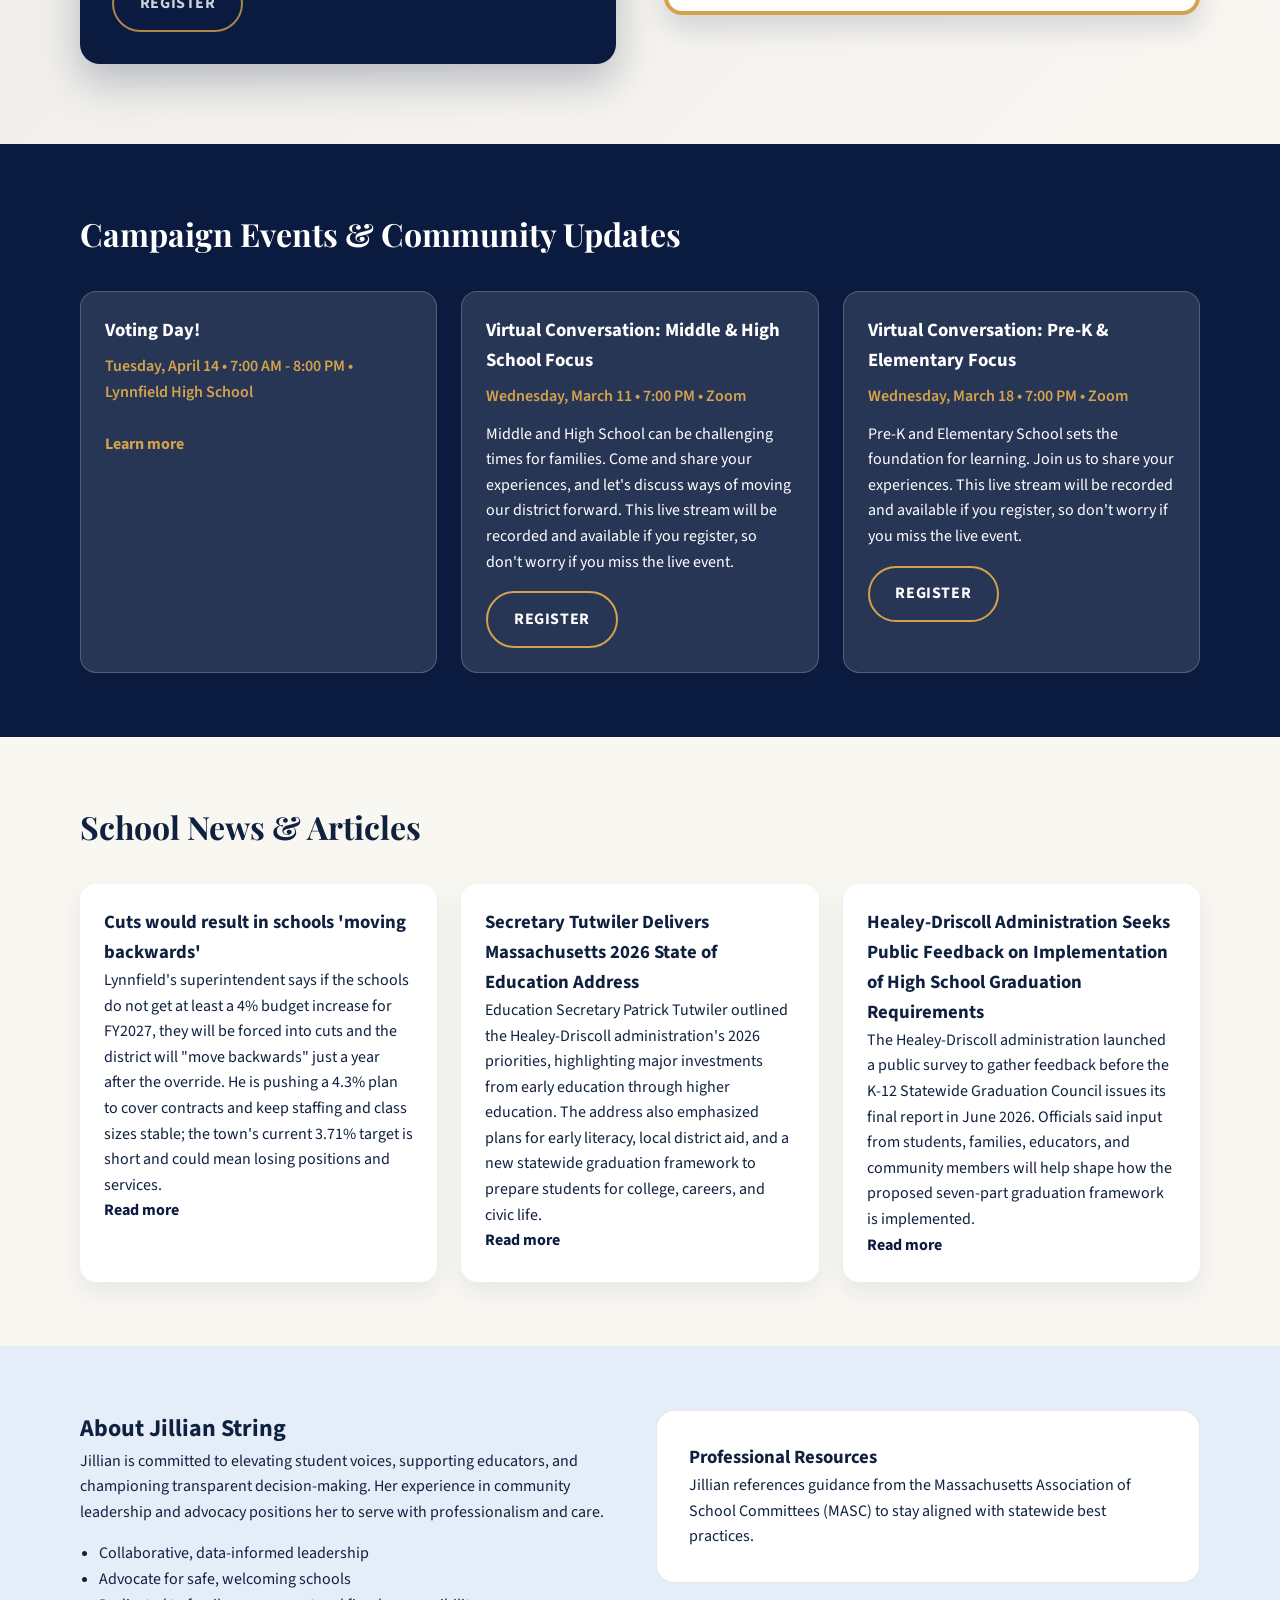
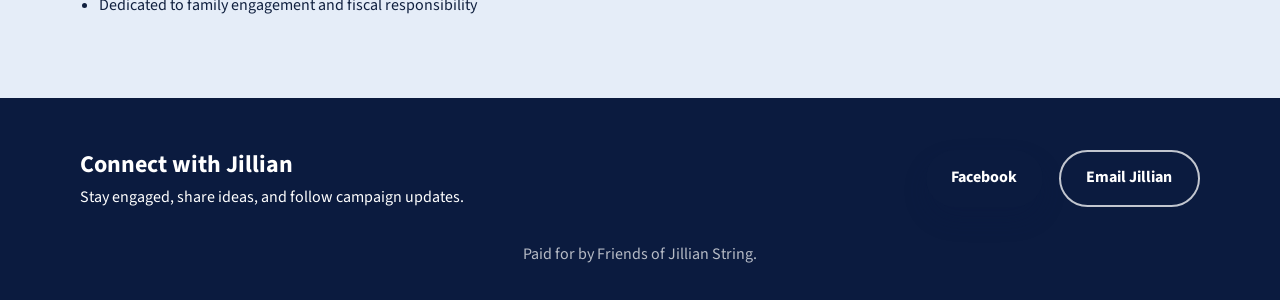
==== commit 1f8ad757: "Added Jill's email address in contact area footer." ====
--- a/index.html
+++ b/index.html
@@ -156,7 +156,7 @@
           >
             Facebook
           </a>
-          <a class="btn outline" href="mailto:hello@stringforlynnfield.com">Email the campaign</a>
+          <a class="btn outline" href="mailto:jillstring@gmail.com">Email Jillian</a>
         </div>
       </div>
       <p class="footer-note">Paid for by Friends of Jillian String.</p>
--- a/styles.css
+++ b/styles.css
@@ -367,6 +367,15 @@
   flex-wrap: wrap;
 }
 
+.footer .btn.outline {
+  border-color: rgba(255, 255, 255, 0.75);
+  color: var(--white);
+}
+
+.footer .btn.outline:hover {
+  background: rgba(255, 255, 255, 0.12);
+}
+
 .footer-note {
   text-align: center;
   margin-top: 2rem;
